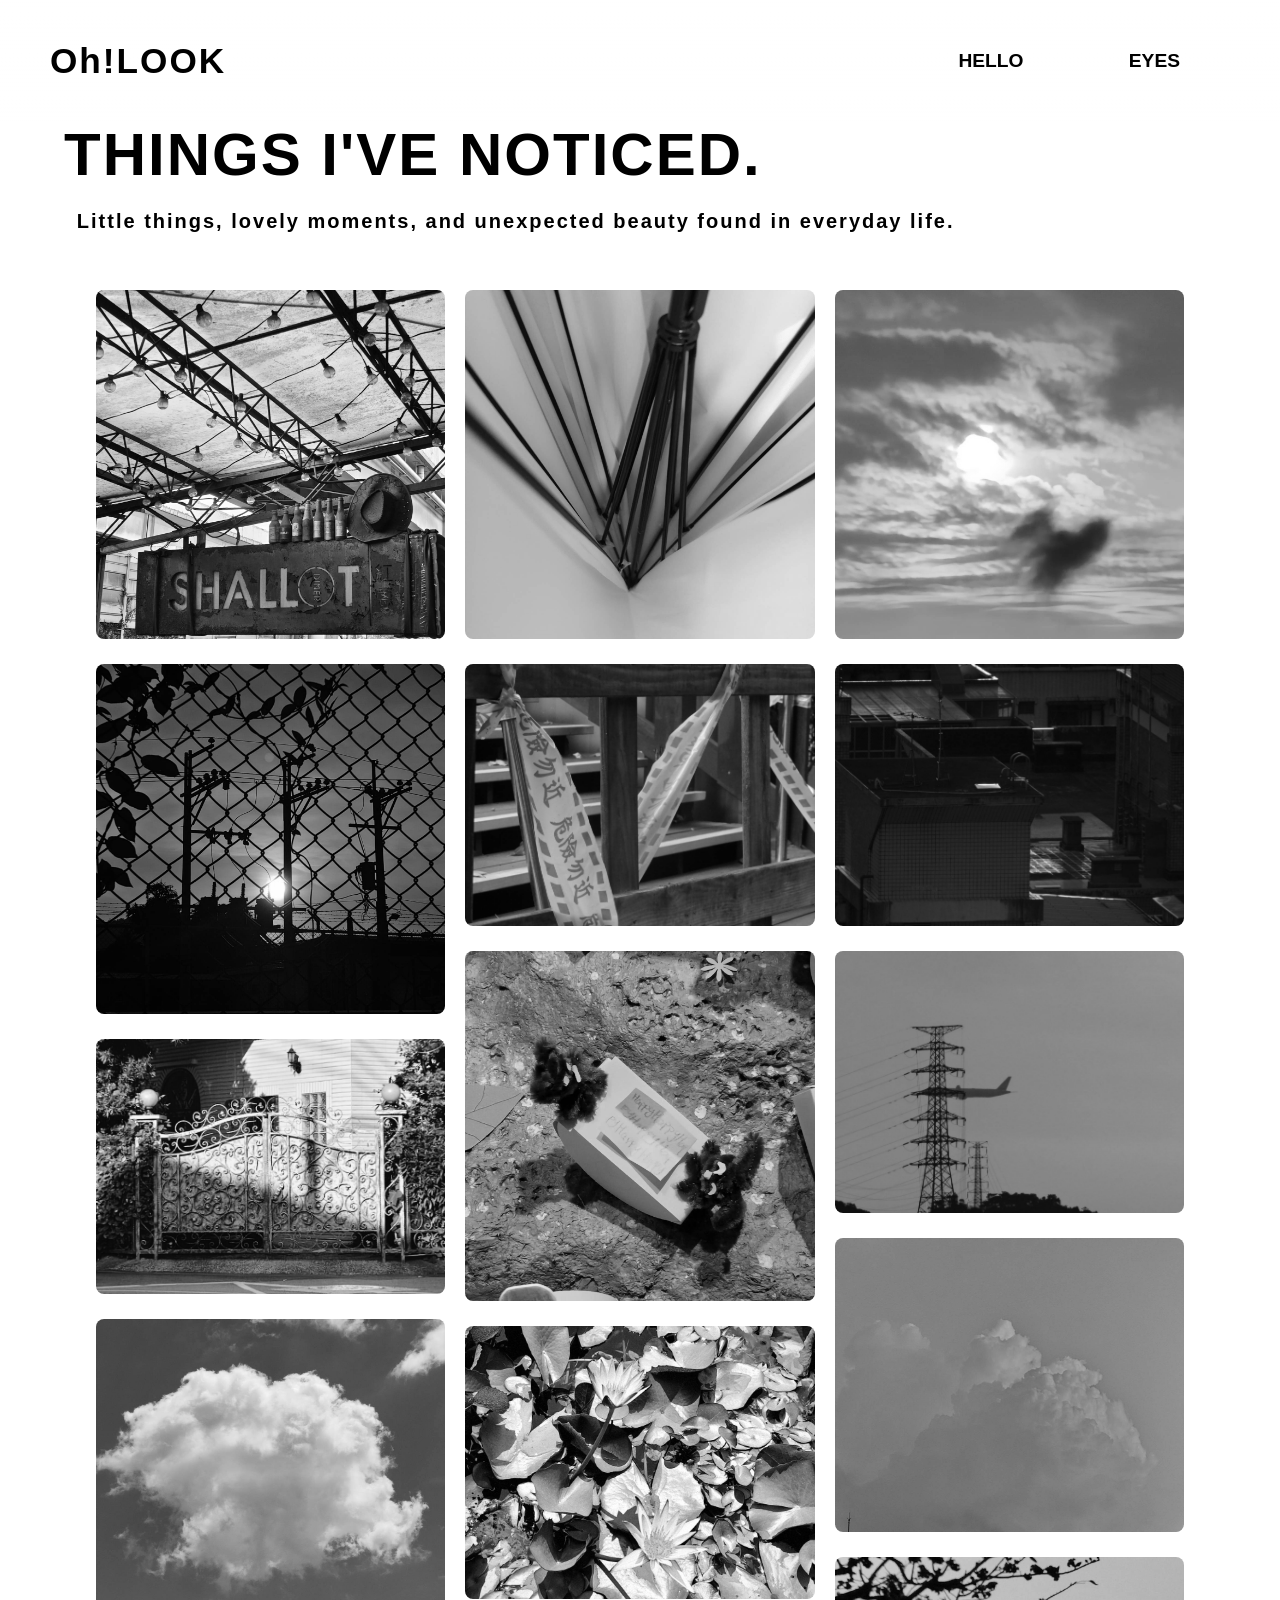
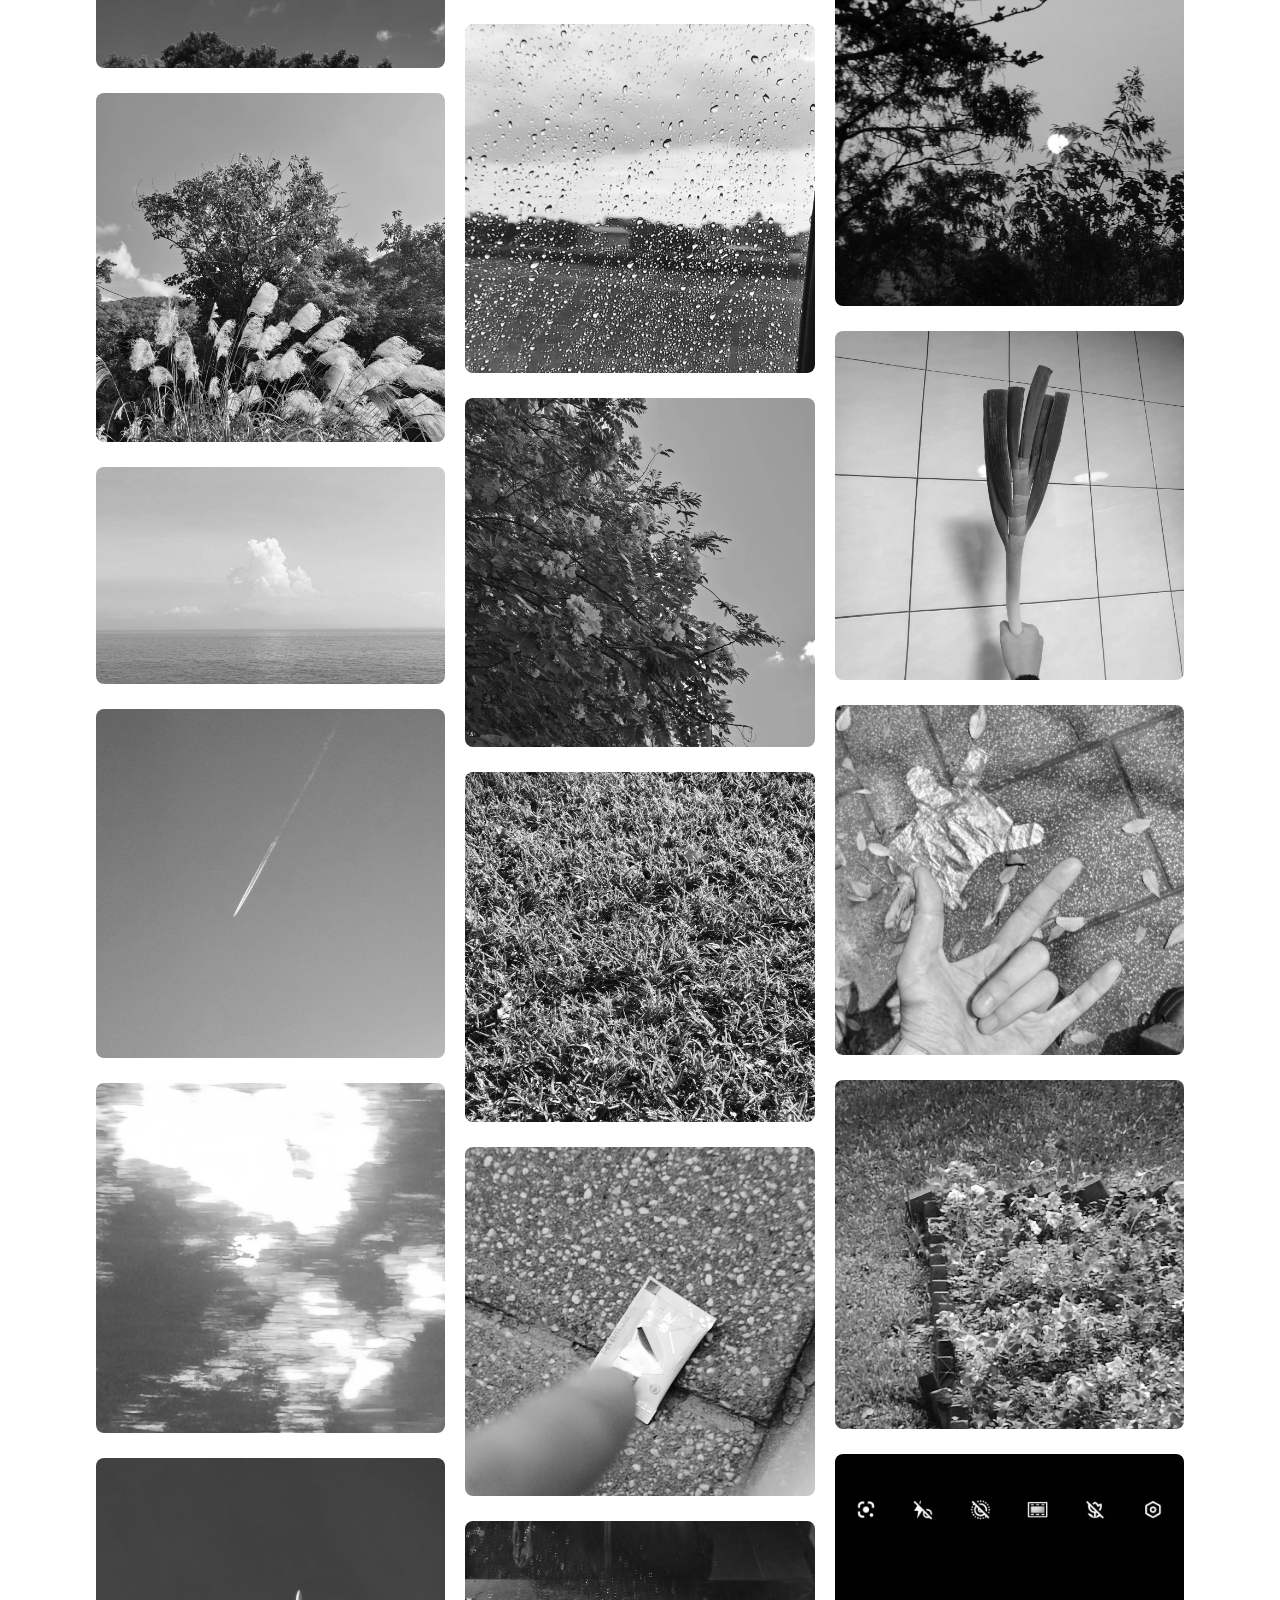
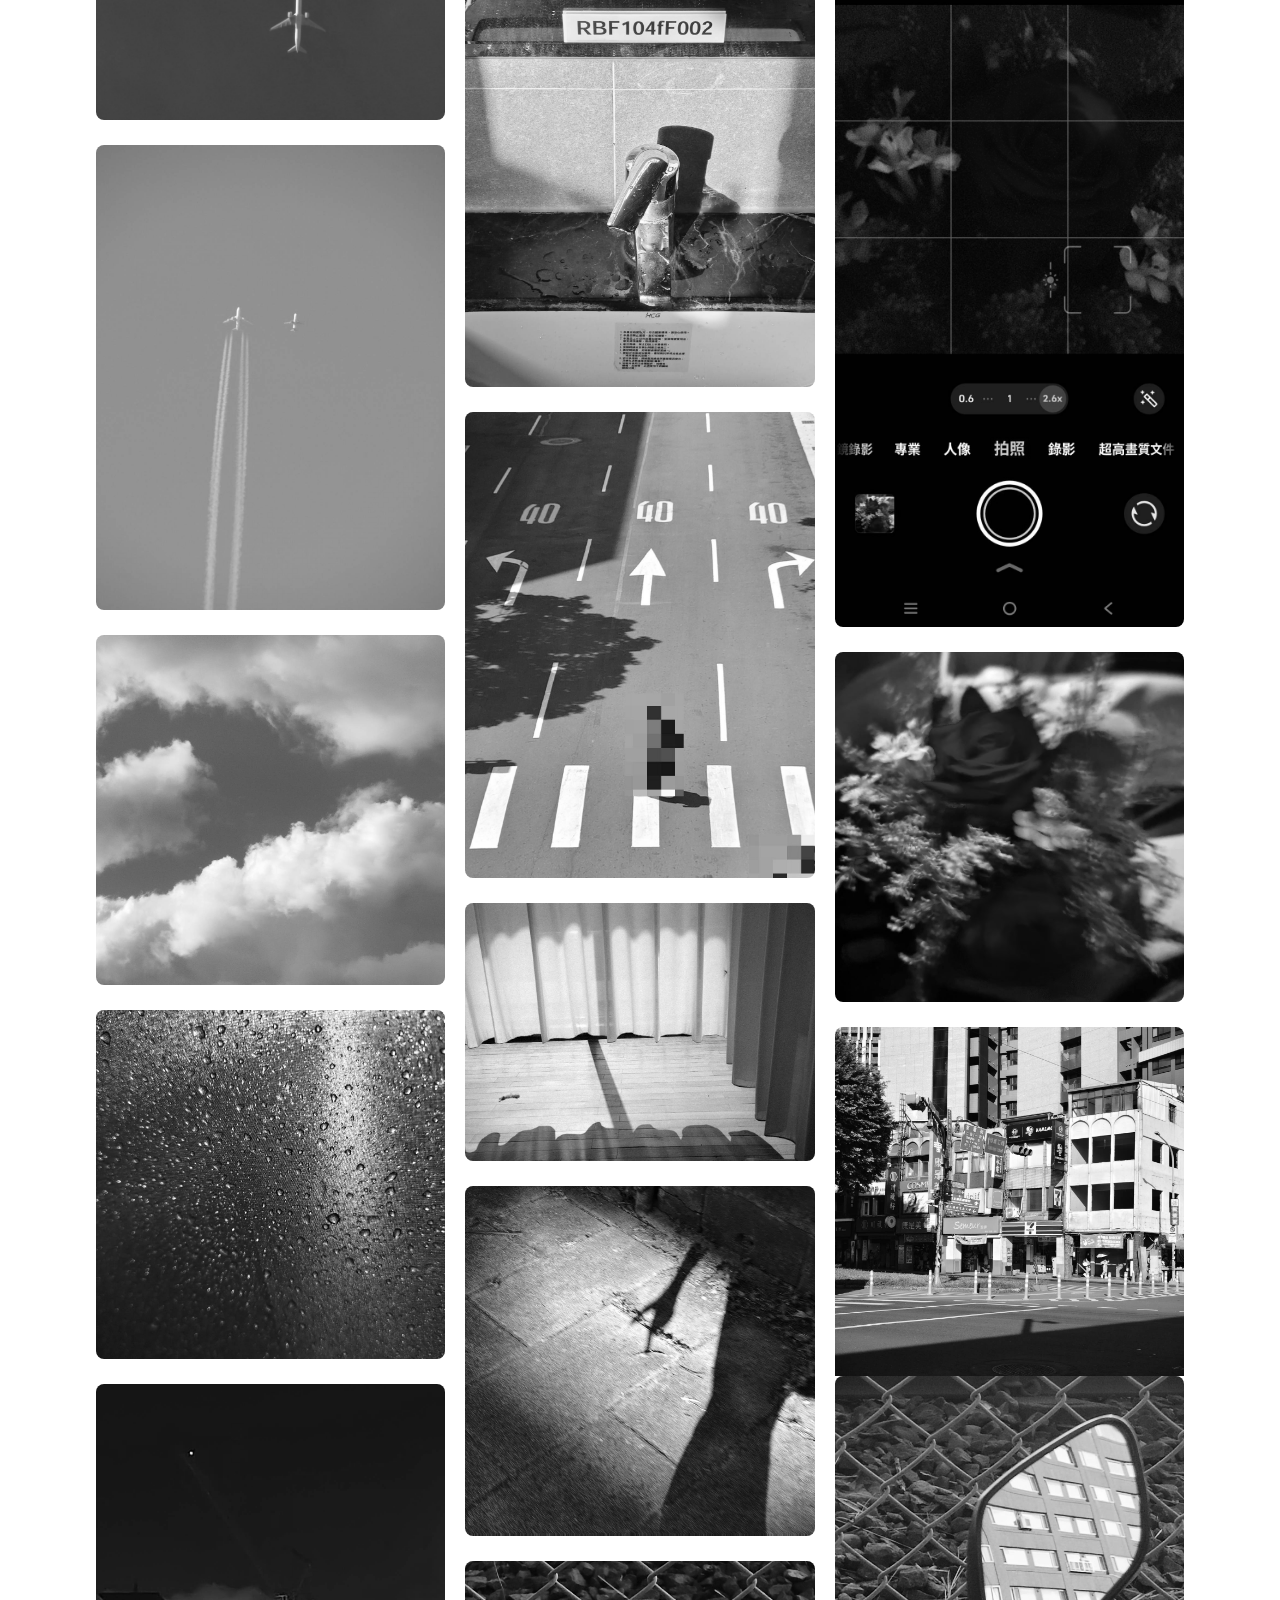
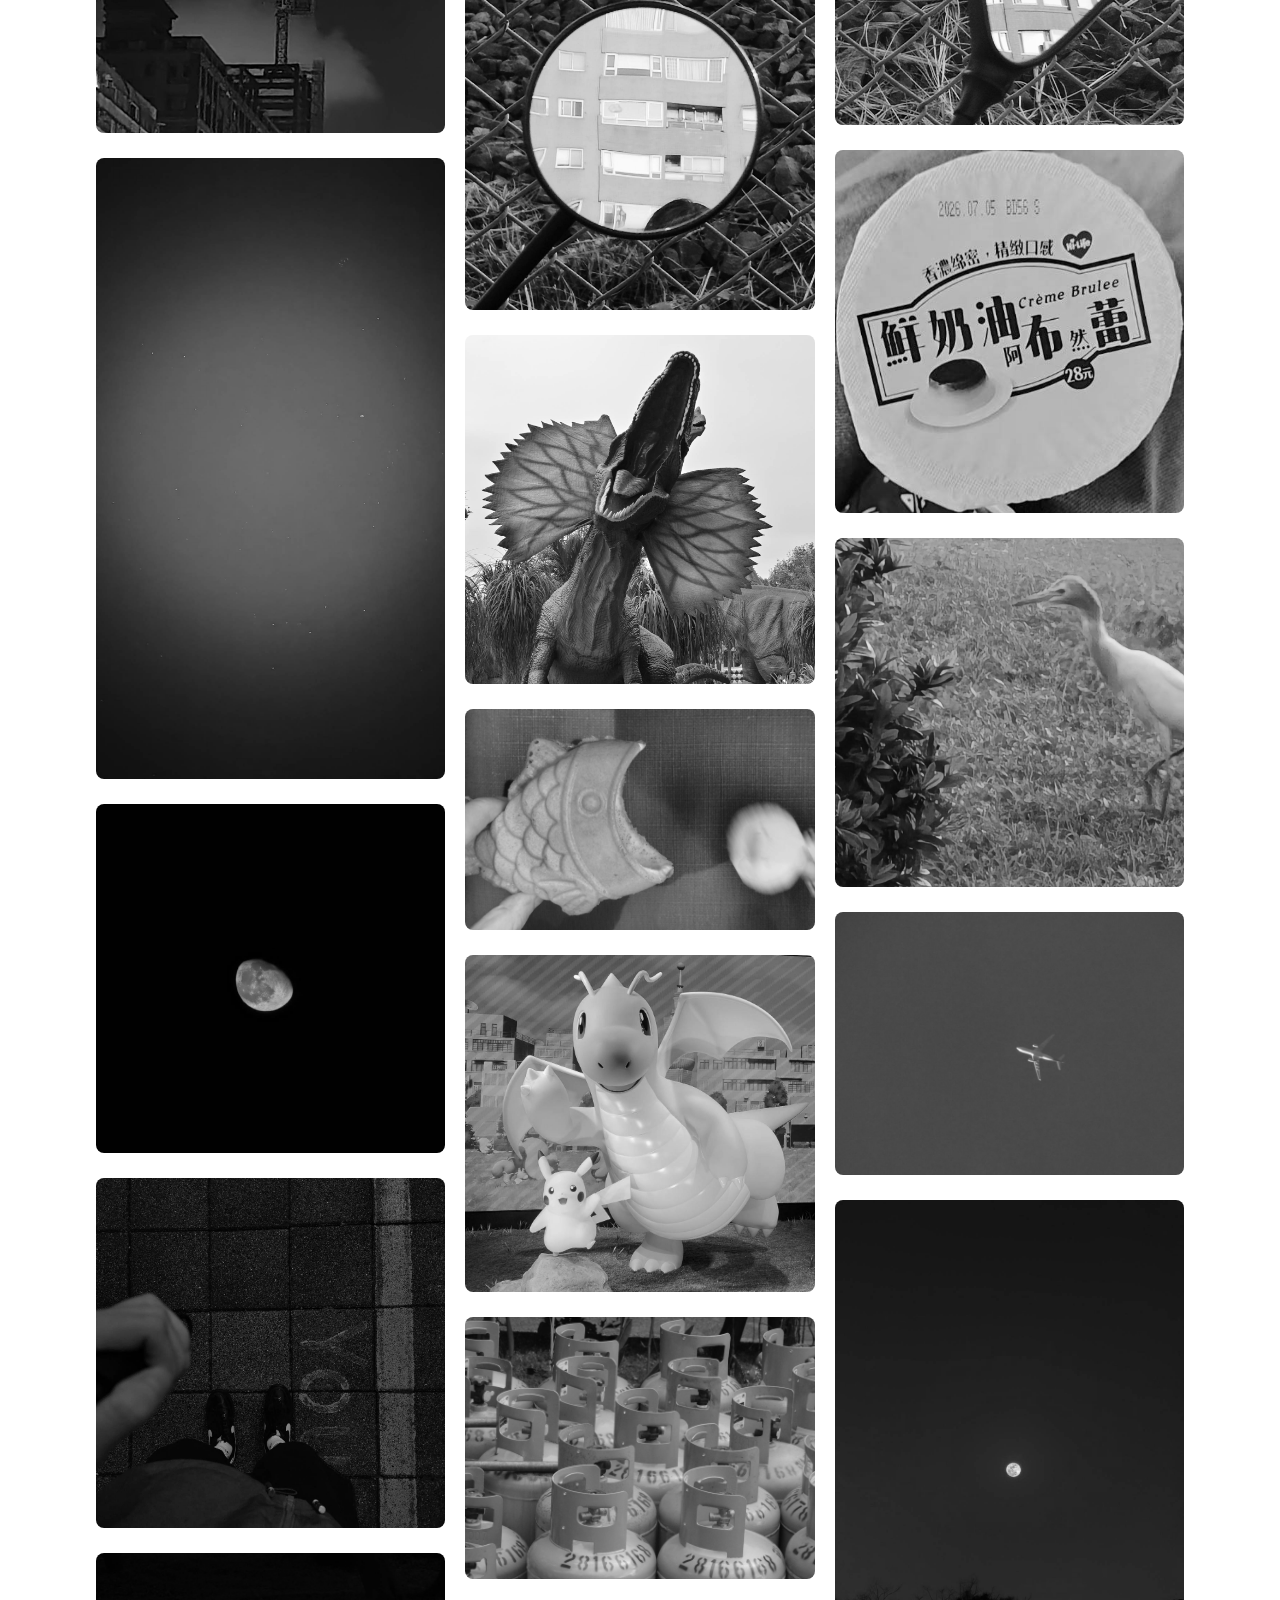
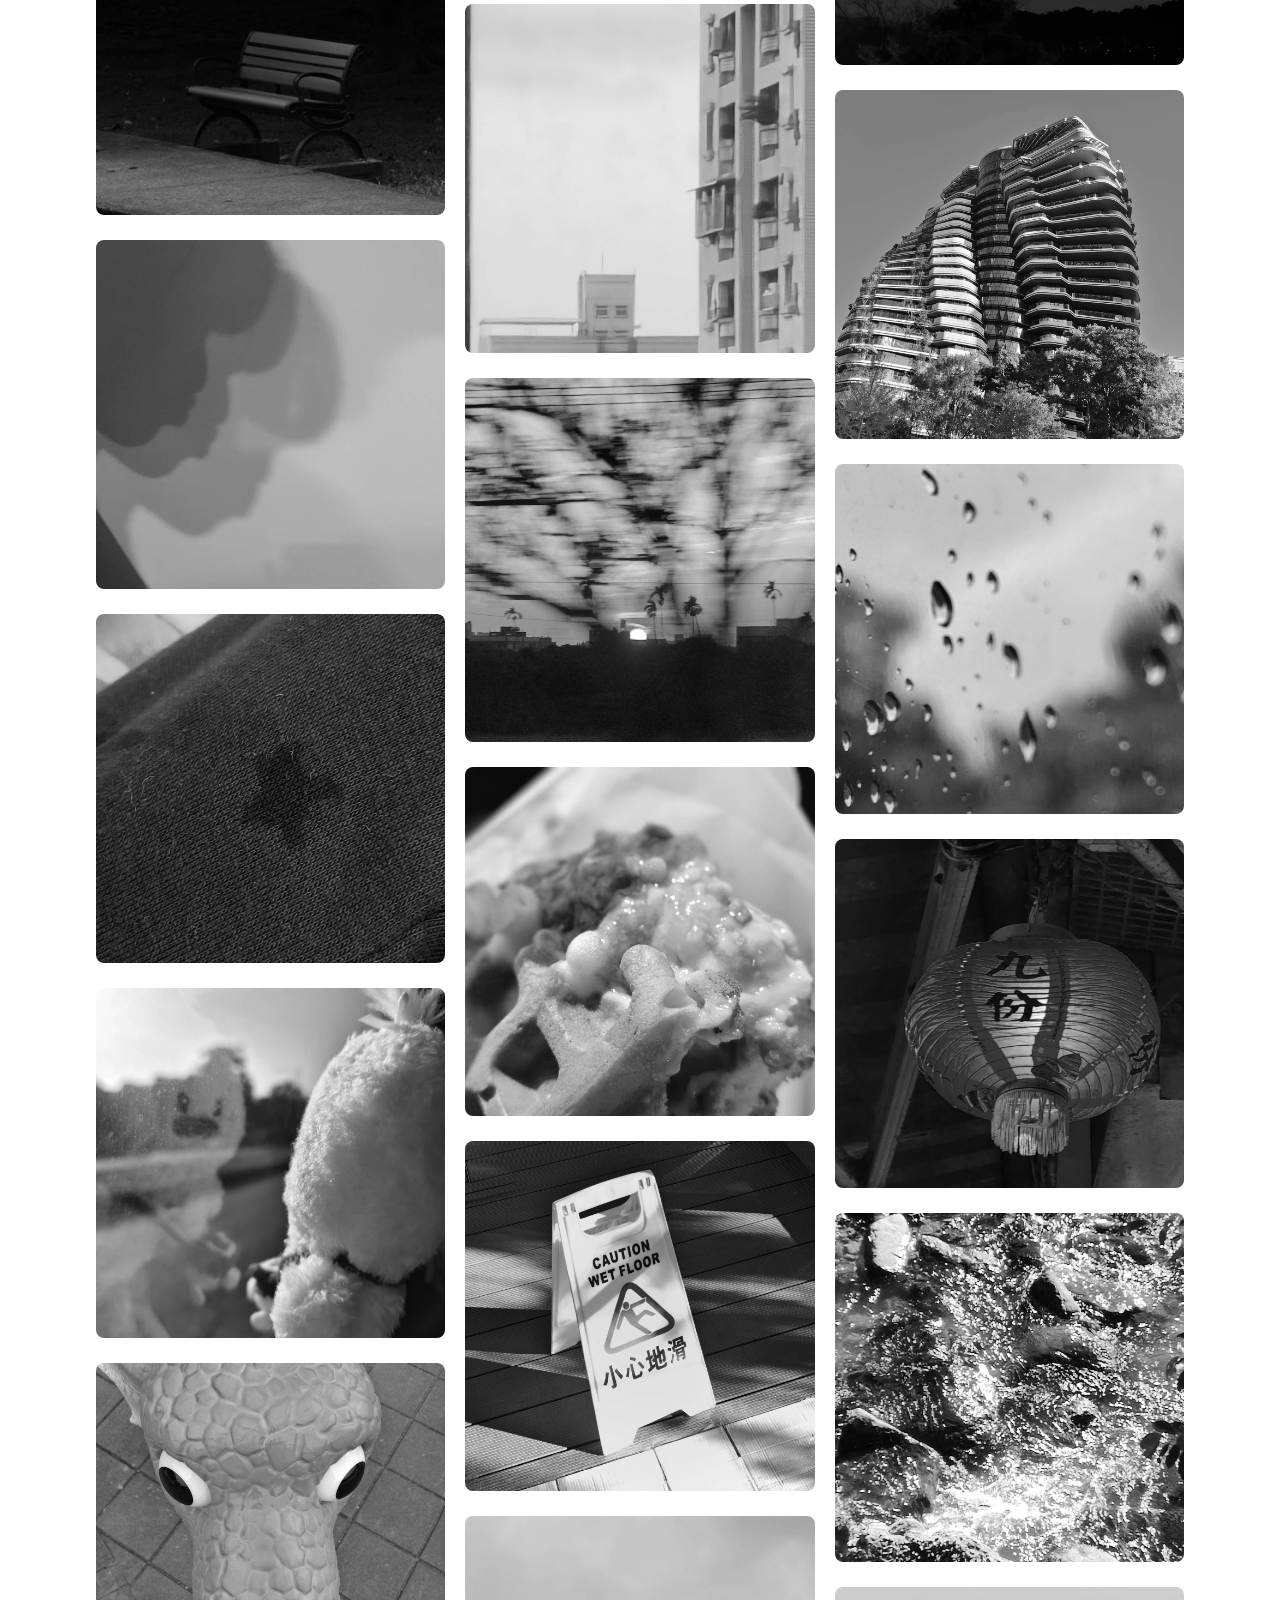
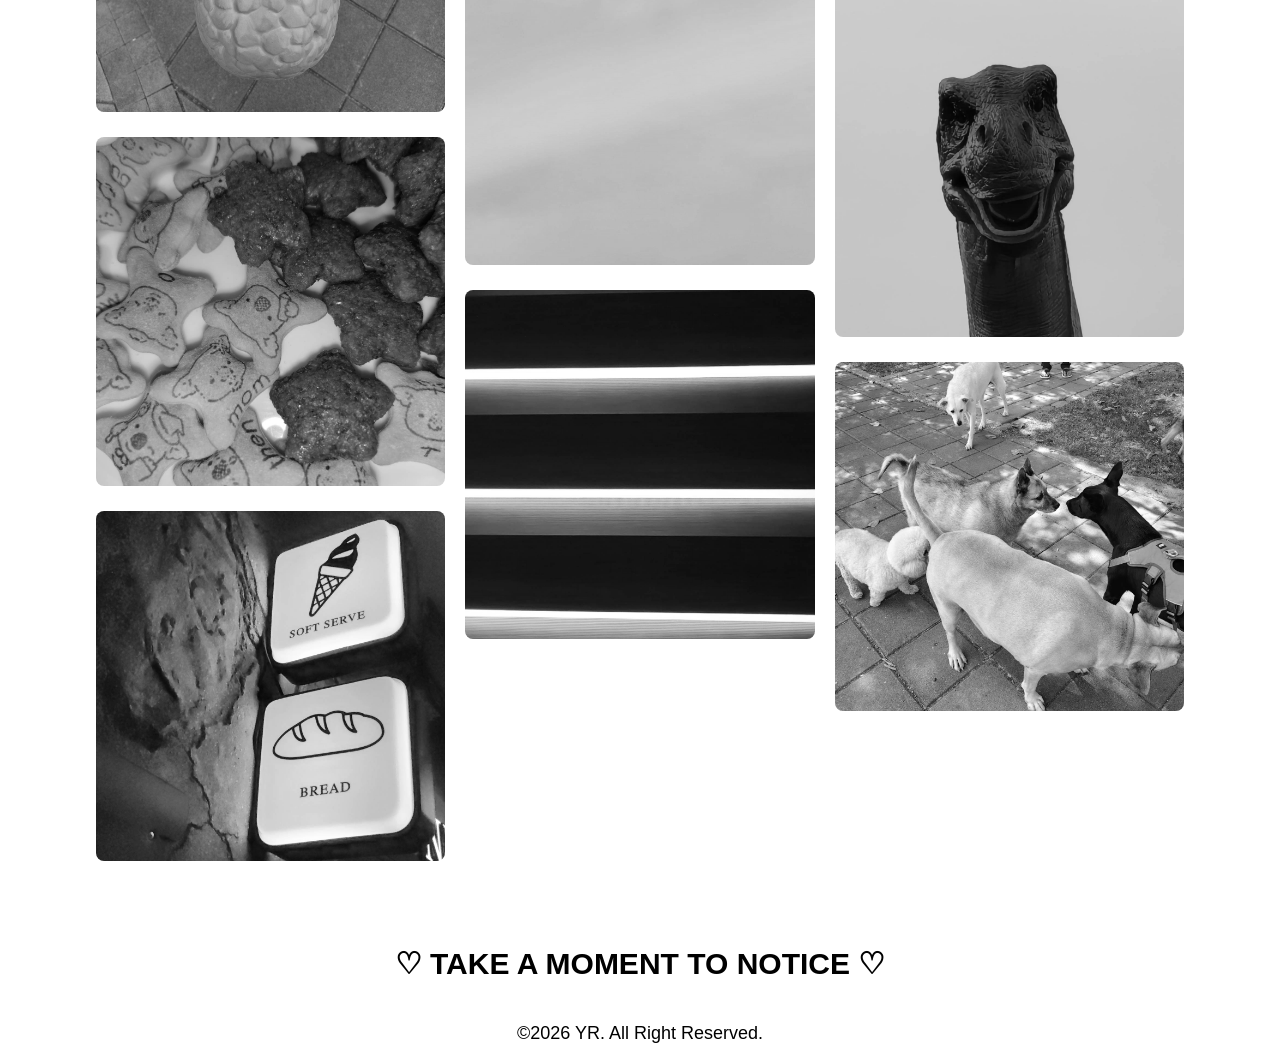
==== inside.html @ 655f067d "uplode" ====
<!doctype html>
<html>

<head><!--設定頁面基本資訊+外部連結-->
<meta charset="utf-8">
<meta name="viewport" content="width=device-width, initial-scale=1.0">
<title>Oh!LOOK</title>
<link href="css/min1.css" rel="stylesheet" type="text/css">
</head>

<body><!--瀏覽器看得見的內容-->
<!--header-->
<header>
    <div class="menu">
        <!--logo-->
        <div class="logo">
            <a href="#top">Oh!LOOK</a>
        </div>
        <!--nav-->
        <nav>
            <a href="index.html">HELLO</a>
            <a href="inside.html">EYES</a>
        </nav>
    </div>
</header>

<!--hero-->
<div class="hero inside-hero">
    <h1>THINGS I'VE NOTICED.</h1>
    <p>Little things, lovely moments, and unexpected beauty found in everyday life.</p>
</div>

<section class="gallery">

  <div class="gallery-item">
    <img src="images/60581_0.jpg" alt="A little moment">
  </div>

  <div class="gallery-item">
    <img src="images/60585_0.jpg" alt="A little moment">
  </div>

  <div class="gallery-item">
    <img src="images/60584_0.jpg" alt="A little moment">
  </div>

  <div class="gallery-item">
    <img src="images/60590_0.jpg" alt="A little moment">
  </div>

  <div class="gallery-item">
    <img src="images/60556_0.jpg" alt="A little moment">
  </div>

  <div class="gallery-item">
    <img src="images/60562_0.jpg" alt="A little moment">
  </div>

  <div class="gallery-item">
    <img src="images/60564_0.jpg" alt="A little moment">
  </div>

  <div class="gallery-item">
    <img src="images/60563_0.jpg" alt="A little moment">
  </div>

  <div class="gallery-item">
    <img src="images/60550_0.jpg" alt="A little moment">
  </div>

  <div class="gallery-item">
    <img src="images/60548_0.jpg" alt="A little moment">
  </div>

  <div class="gallery-item">
    <img src="images/60522_0.jpg" alt="A little moment">
  </div>

  <div class="gallery-item">
    <img src="images/60576_0.jpg" alt="A little moment">
  </div>

  <div class="gallery-item">
    <img src="images/60521_0.jpg" alt="A little moment">
  </div>

  <div class="gallery-item">
    <img src="images/60529_0.jpg" alt="A little moment">
  </div>

  <div class="gallery-item">
    <img src="images/60530_0.jpg" alt="A little moment">
  </div>

  <div class="gallery-item">
    <img src="images/60575_0.jpg" alt="A little moment">
  </div>

  <div class="gallery-item">
    <img src="images/60544_0.jpg" alt="A little moment">
  </div>

    <div class="gallery-item">
    <img src="images/60568_0.jpg" alt="A little moment">
  </div>

  <div class="gallery-item">
    <img src="images/60580_0.jpg" alt="A little moment">
  </div>

    <div class="gallery-item">
    <img src="images/60566_0.jpg" alt="A little moment">
  </div>

  <div class="gallery-item">
    <img src="images/60559_0.jpg" alt="A little moment">
  </div>

  <div class="gallery-item">
    <img src="images/60561_0.jpg" alt="A little moment">
  </div>

  <div class="gallery-item">
    <img src="images/60534_0.jpg" alt="A little moment">
  </div>

   <div class="gallery-item">
    <img src="images/60537_0.jpg" alt="A little moment">
  </div>

  <div class="gallery-item">
    <img src="images/60546_0.jpg" alt="A little moment">
  </div>

    <div class="gallery-item">
    <img src="images/60540_0.jpg" alt="A little moment">
  </div>

  <div class="gallery-item">
    <img src="images/60539_0.jpg" alt="A little moment">
  </div>

  <div class="gallery-item">
    <img src="images/60535_0.jpg" alt="A little moment">
  </div>

  <div class="gallery-item">
    <img src="images/60526_0.jpg" alt="A little moment">
  </div>

  <div class="gallery-item">
    <img src="images/58607_0.jpg" alt="A little moment">
  </div>

    <div class="gallery-item">
    <img src="images/60523_0.jpg" alt="A little moment">
  </div>

  <div class="gallery-item">
    <img src="images/60528_0.jpg" alt="A little moment">
  </div>

  <div class="gallery-item">
    <img src="images/60532_0.jpg" alt="A little moment">
  </div>

  <div class="gallery-item">
    <img src="images/60541_0.jpg" alt="A little moment">
  </div>

  <div class="gallery-item">
    <img src="images/60582_0.jpg" alt="A little moment">
  </div>

  <div class="gallery-item">
    <img src="images/60587_0.jpg" alt="A little moment">
  </div>

  <div class="gallery-item">
    <img src="images/60560_0.jpg" alt="A little moment">
  </div>

  <div class="gallery-item">
    <img src="images/60589_0.jpg" alt="A little moment">
  </div>

  <div class="gallery-item">
    <img src="images/60571_0.jpg" alt="A little moment">
  </div>

  <div class="gallery-item">
    <img src="images/60545_0.jpg" alt="A little moment">
  </div>

  <div class="gallery-item">
    <img src="images/60527_0.jpg" alt="A little moment">
  </div>

  <div class="gallery-item">
    <img src="images/60506.jpg" alt="A little moment">
  </div>

  <div class="gallery-item">
    <img src="images/59440_0.jpg" alt="A little moment">
  </div>

  <div class="gallery-item">
    <img src="images/60531_0.jpg" alt="A little moment">
  </div>

  <div class="gallery-item">
    <img src="images/60533_0.jpg" alt="A little moment">
  </div>

  <div class="gallery-item">
    <img src="images/60536_0.jpg" alt="A little moment">
  </div>

  <div class="gallery-item">
    <img src="images/60538_0.jpg" alt="A little moment">
  </div>

    <div class="gallery-item">
    <img src="images/60542_0.jpg" alt="A little moment">
    </div>

  <div class="gallery-item">
    <img src="images/60543_0.jpg" alt="A little moment">
  </div>

  <div class="gallery-item">
    <img src="images/60547_0.jpg" alt="A little moment">
  </div>

  <div class="gallery-item">
    <img src="images/60567_0.jpg" alt="A little moment">
  </div>

  <div class="gallery-item">
    <img src="images/60572_0.jpg" alt="A little moment">
  </div>

    <div class="gallery-item">
    <img src="images/60574_0.jpg" alt="A little moment">
  </div>

  <div class="gallery-item">
    <img src="images/60577_0.jpg" alt="A little moment">
  </div>

  <div class="gallery-item">
    <img src="images/60578_0.jpg" alt="A little moment">
  </div>

  <div class="gallery-item">
    <img src="images/60579_0.jpg" alt="A little moment">
  </div>

  <div class="gallery-item">
    <img src="images/60583_0.jpg" alt="A little moment">
    
  <div class="gallery-item">
    <img src="images/60586_0.jpg" alt="A little moment">
  </div>

  <div class="gallery-item">
    <img src="images/60588_0.jpg" alt="A little moment">
  </div>

  <div class="gallery-item">
    <img src="images/60591_0.jpg" alt="A little moment">
    </div>

    <div class="gallery-item">
    <img src="images/60549_0.jpg" alt="A little moment">
    </div>

  <div class="gallery-item">
    <img src="images/60569_0.jpg" alt="A little moment">
  </div>

   <div class="gallery-item">
    <img src="images/60570_0.jpg" alt="A little moment">
  </div>

  <div class="gallery-item">
    <img src="images/60551_0.jpg" alt="A little moment">
  </div>

  <div class="gallery-item">
    <img src="images/60552_0.jpg" alt="A little moment">
  </div>

    <div class="gallery-item">
    <img src="images/60557_0.jpg" alt="A little moment">
    </div>

  <div class="gallery-item">
    <img src="images/60558_0.jpg" alt="A little moment">
  </div>

  <div class="gallery-item">
    <img src="images/60565_0.jpg" alt="A little moment">
  </div>

</section>

<section class="closing">
  <h2>♡ TAKE A MOMENT TO NOTICE ♡</h2>
</section>


<!--footer-->
<footer>
  <a href="javascript:void(0);" onclick="window.scrollTo({top: 0, behavior: 'smooth'});">
    &copy;2026 YR. All Right Reserved.
  </a>
</footer>

</body>
</html>
---- css/min1.css ----
@import url('https://fonts.googleapis.com/css2?family=Cantata+One&family=Chango&family=DM+Serif+Display:ital@0;1&family=Noto+Sans+TC:wght@100..900&family=Roboto:ital,wght@0,100..900;1,100..900&family=Unna:ital,wght@0,400;0,700;1,400;1,700&display=swap');
html {
  scroll-behavior: smooth; /* 平滑滾動動效 */
}

/* 套用到整個頁面 */
body {
  padding: 0;
  margin: 0;
  min-height: 100vh; /* 確保全螢幕高度都能點擊生效 */
  font-size: 1.2rem;
  background: rgb(255, 255, 255);
  color: rgb(0, 0, 0);

  font-family: "Staatliches", sans-serif;
}

/* ===== 鼠標更換效果 ===== */
html, body, * {
  cursor: url('../images/eye-01.svg') 16 16, auto !important;
}

html:active, body:active, *:active {
  cursor: url('../images/eye-02.svg') 16 16, auto !important;
}
/* ============================== */

/* 平常狀態：只有圖片變黑白 */
img {
  filter: grayscale(100%);
  transition: filter 0.3s ease;
}

/* 滑鼠碰觸或點擊時：圖片恢復彩色 */
img:hover,
img:active {
  filter: grayscale(0%);
}

::selection{
    background: rgb(0, 0, 0);
    color: rgba(255, 255, 255, 1);
}

a{
    text-decoration: none;
    color: rgb(0, 0, 0);
    display: inline-block;
}



/*header*/
header{
    position: fixed;
    top: 0;
    width: 100%;
    height: auto;
    z-index: 200000;
    
    background: linear-gradient(
     to bottom,
     rgba(255, 255, 255, 0.845),
     rgba(255, 213, 0, 0)
    )
}

.menu {
  display: flex;
  align-items: center;
  justify-content: space-between;
  padding: 0 50px; /* 上下 0，左右各退開 50px */
  box-sizing: border-box; /* 確保 padding 不會把容器寬度撐爆 */
}

/*logo*/
.logo {
  display: flex;
  align-items: center;
}

.logo a {
  display: inline-block;
  text-decoration: none;
  cursor: pointer;

  /* 1. 字體放大 */
  font-size: 2.2rem;       /* 依視覺需求調整大小，如 2rem ~ 3rem */
  font-weight: 900;        /* 粗細程度 */

  /* 2. 單獨指定字形 */
  font-family: "Staatliches", sans-serif; /* 替換為你想單獨套用的字型名稱 */
  
  /* 3. 顏色與間距微調（配合你的導覽列風格） */
  color:  #000000;
  letter-spacing: 2px;     /* 字元間距，讓標題更有設計感 */
}

/*nav*/
nav{
    /*float: right;*/
    flex:1;
    text-align: right;
}

nav a{
    padding: 50px;
    font-weight: bold;

    /* ▼ 獨立設定 nav 文字顏色與樣式（不影響全域和其他連結） ▼ */
  color: #000000;             
  text-decoration: none;       /* 平常無底線 */
  display: inline-block;       /* 確保 padding 與排版穩定 */
}

nav a:hover{
text-decoration: none;       /* 移上去時不要出現底線 */
  color: #0000008f;
}

/*hero*/
.hero{
    position: relative;   
    width: 100%;
    height: 650px;
    overflow: hidden;
}

.hero img{
    width: 100%;
    height: 100%;
    object-fit:cover;
}

.hero h1{
    position: absolute;
    top: 25%;
    left: 5%;
    font-size: 100px;
    font-weight: 900;
    letter-spacing: 2px;
    color: rgb(255, 255, 255);
}

.hero p{
    position: absolute;
    top: 52%;
    left: 6%;
    font-size: 25px;
    font-weight: 700;
    letter-spacing: 2px;
    color: rgb(255, 255, 255);
}

.inside-hero {
  position: relative;      /* 必須加上這行，絕對定位才不會飄去網頁頂部！ */
  height: 250px;           /* 高度要給足夠容納兩行字 */
}

.inside-hero h1 {
  position: absolute;
  top: 80px;               /* 改用像素向下移，離開導覽列 */
  left: 5%;
    font-size: 60px;
    font-weight: 900;
    letter-spacing: 2px;
    color: rgb(0, 0, 0);
}

.inside-hero p {
  position: absolute;
  top: 190px;              /* 要比 h1 的頂部多出至少 70~90px，才不會跟標題相撞重疊 */
  left: 6%;
    font-size: 20px;
    font-weight: 700;
    letter-spacing: 2px;
    color: rgb(0, 0, 0);
}

/* EYE PAGE - 瀑布流畫廊 (GALLERY) */

/* 1. 外層容器設定多欄 (電腦版 3 欄或 4 欄更像 Pinterest 瀑布流) */
.gallery {
  display: block !important;          /* 覆蓋掉全域 section 的 flex，瀑布流必備 */
  columns: 3;                         /* 欄數：可設為 3 或 4 */
  column-gap: 20px;                   /* 左右各欄間距 */
  width: 85%;
  margin: 40px auto;
  padding: 0;
  box-sizing: border-box;
}

/* 2. 單個項目：防止被欄位切斷 */
.gallery-item {
  display: inline-block;              /* 確保容器穩定折行 */
  width: 100%;                        /* 填滿單欄寬度 */
  margin-bottom: 20px;                /* 上下圖片之間的間距 */
  break-inside: avoid;                /* 關鍵：避免圖片跨欄被截斷 */
  overflow: hidden;
  border-radius: 8px;                 /* 圓角弧度 */
  background: #ffffff;                /* 圖片載入前的底色 */
}

/* 3. 圖片本身自適應原圖高寬比 */
.gallery-item img {
  width: 100%;
  height: auto;                       /* 依原圖高度自然伸縮，形成高低錯落的瀑布流 */
  display: block;
  filter: grayscale(100%);
  transition: filter 0.5s ease, transform 0.5s ease;
}

/* 4. 滑鼠懸停效果 */
.gallery-item:hover img {
  filter: grayscale(0%);
  transform: scale(1.04);
}


/*marquee*/
.marquee{
    width: 100%;
    overflow: hidden;
    background: rgb(0, 0, 0);
    color: rgba(255, 255, 255, 1);
    padding: 10px 0;
}

.marquee-track{
    display: flex;
    width: max-content;
    animation: marquee 50s linear infinite;
}

@keyframes marquee{
    from {
        transform: translateX(0);
    }
    to {
        transform: translateX(-50%);
    }
}

/*section*/
section{
    display:flex;
    flex-wrap: wrap;
    gap:10px;

    width: 80%;
    margin: auto;
    margin-top: 40px;
    margin-bottom: 7px;
}

section h1{
    font-size: 40px;
    font-weight: 800;
    flex:0 0 100%;
    color:rgb(0, 0, 0);
    text-align: center;
    letter-spacing: 2px;
    
}

/*card*/
.card{
	flex: 0 0 calc((100% - 10px *3)/4);
	text-align:center;
	cursor:pointer;
}

.card img{
	width:80%;
	border-radius:50%;
	border:solid 0px rgb(0, 0, 0);
    
	-ms-transform: rotate(0deg); /* IE 9 */
    -webkit-transform: rotate(0deg); /* Safari */
    transform: rotate(0deg); /* Standard syntax */
	
	transition: transform 1.5s;
	-webkit-transition: transform 1.5s;
}

.card:hover img{
	-ms-transform: rotate(-20deg); /* IE 9 */
    -webkit-transform: rotate(-20deg); /* Safari */
    transform: rotate(-20deg); /* Standard syntax */
}

#moments h1 {
  font-size: 40px;
  font-weight: 800;
  color: #000000;
  text-align: center;
  letter-spacing: 2px;
  margin-top: -30px;
  margin-bottom: 20px;
}

/*article*/
article{
	width:100%;
    height: 500px;
	margin:auto;
    margin-bottom: 10px;
    overflow: hidden;
}

article:hover{
	cursor:pointer;	
}



.a_left{
    position: relative;
	float:left;
	width:50%;
    height:90%;
}

.a_left img{
	float:left;
	width:100%;
    height:100%;
	object-fit:cover;
    border-radius: 8px 0px 0px 8px;
}

.a_right{
	float:left;
	width:50%;
    height:90%;
	padding: 4%;
	box-sizing:border-box;
	background:rgba(255, 255, 255, 1);
	color:rgb(0, 0, 0);
	text-align:left;
    line-height: 2rem;
    transition: color 0.5s, background 0.5s;
	-webkit-transition: color 0.5s, background 0.5s; /*前綴詞*/
    border-radius: 0 8px 8px 0;
	
	transition-timing-function:linear;
	-webkit-transition-timing-function: linear;/* Safari */

}


.moreb{
  
	position:absolute;
	top:50%;
	left:50%;
	transform: translate(-50%, -50%);
	
	background:rgba(255, 213, 0, 1);
	padding:30px;
	color: rgba(255, 255, 255, 1);
    opacity:0;
	transition: opacity 0.7s;
	-webkit-transition: opacity 0.7s;/*前綴詞*/
    border-radius: 7px;
	
	transition-timing-function: ease-in-out;
	-webkit-transition-timing-function: ease-in-out;/* Safari */

}

article:hover .moreb{
	opacity:1;
}


article:hover .a_right{
	background:rgb(255, 246, 231);
    color:rgba(255, 213, 0, 1);
}

/* 將 closing 區塊改為直向排列並完全水平置中 */
.closing {
  display: flex !important;
  flex-direction: column !important; /* 強制由上到下垂直排列 */
  align-items: center !important;    /* 所有內容水平置中 */
  text-align: center !important;     /* 文字本體水平置中 */
  width: 100% !important;
  margin: 60px auto 40px auto !important; /* 上下留白，依視覺微調 */
}

/* 標題樣式與間距 */
.closing h2 {
  font-size: 30px;
  font-weight: 600;
  margin: 0 0 12px 0 !important;
}


/*footer*/
footer{
    clear: both;
    width: 100%;
    padding: 10px 0px;
    text-align: center;

    font-size: 18px;

    color:rgb(0, 0, 0);
    margin-top: -20px;
}

footer a {
    color: rgb(0, 0, 0);
    text-decoration: none;
    transition: opacity 0.3s;
}

footer a:hover {
    color: rgba(255, 213, 0, 1);
    opacity: 0.7; /* 碰過去稍微半透明，維持黃色 */
}



/*for tablets*/
@media only screen and (max-width: 1200px) {
}


/*for mobile*/
@media only screen and (max-width: 768px) {

  body{
    font-size: 1.3rem;
}

/*menu*/
.menu{
    margin:20px auto;
    flex-direction: column;
}

/*logo*/
.logo {
  text-align: center;
  margin-top: 30px;       /* ▼ 加上這行：數值越大，logo 就會越往下移 ▼ */
}

.logo img {
  width: 30%;
  margin: auto;
  display: block;         /* 確保 margin: auto 置中能完全生效 */
}

nav {
    width: 100% !important;
    text-align: center !important;  /* 消除電腦版的 text-align: right */
    display: flex !important;
    justify-content: center !important; /* 使用 flex 水平完全居中 */
    align-items: center;
    gap: 16px;                          /* 用 gap 控制三個選項之間的距離，最均勻 */
    padding: 0px 0;
    margin: 0 auto;
    float: none !important;
  }

  /* 3. 重設 nav 裡面的 a 標籤 */
  nav a {
    display: inline-block;
    padding: 6px 40px !important;       /* 縮小手機版 padding，避免把選項擠出螢幕 */
    font-size: 15px;
    color: #000000;
    text-decoration: none;
  
  }

  nav a:hover{
  text-decoration: none;       /* 移上去時不要出現底線 */
  color: #0000008f;
}

  /* 調整 Hero 容器高度 */
  .hero {
    height: 70vh;             /* 適當拉高，留出足夠垂直空間放文字 */
    position: relative;
  }

  /* 將 h1 往下拉到 nav 下方（避開頂部的 About/Product/Contact） */
  .hero h1 {
    position: absolute;
    top: 45%;                 /* 往下推，原本是 30%~40%，改成 60% 就能避開 nav */
    left: 50%;
    transform: translate(-50%, -50%);
    width: 90%;
    text-align: center;

    font-size: 38px;          /* 適合手機閱讀的大小 */
    line-height: 1.35;        /* 換行後的行距，避免兩行字撞在一起 */
    color: #ffffff;

    white-space: normal;      /* 允許 HTML 的 <br> 正常換行 */
    margin: 0;
  }

  /* 英文副標題跟隨在中文下方 */
  .hero p {
    position: absolute;
    top: 90%;                 /* 排在 h1 換行後的正下方 */
    left: 50%;
    transform: translate(-50%, -50%);
    width: 80%;
    text-align: center;

    font-size: 15px;
    font-weight: 700;
    line-height: 1.4;
    letter-spacing: 1.5px;
    color: #FFFFFF;
   
    margin: 0;
  }

.inside-hero {
    height: auto !important;          /* 解除寫死高度，避免大片空白 */
    padding-top: 160px !important;     /* 閃過頂部固定導覽列 */
    padding-bottom: 10px !important;  /* 關鍵：大幅縮減底部距離 */
    margin-bottom: 0 !important;
  }

.inside-hero h1 {
  position: static;            /* 取消絕對定位，避免高度被撐大空出大截留白 */
  transform: none;             /* 取消 translate */
  width: 90%;
  margin: 0 auto 8px auto;     /* 水平置中，底部只留 8px 給 p */
  text-align: center;
  font-size: 26px;             /* 手機版建議 24px ~ 28px，避免過大換行破碎 */
  line-height: 1.25;
  color: #000000;
  white-space: normal;
}

.inside-hero p {
  position: static;            /* 取消絕對定位 */
  transform: none;             /* 取消 translate */
  width: 85%;
  margin: 0 auto 0 auto;       /* 水平置中，底部間距歸零緊貼下方 */
  text-align: center;
  font-size: 13px;             /* 適合手機閱讀的大小 */
  font-weight: 500;
  line-height: 1.4;
  letter-spacing: 0.5px;
  color: #000000;
}

/* 1. 確保卡片的父層容器允許換行，並設定間距 */
section {
  display: flex !important;
  flex-wrap: wrap !important;     /* 關鍵：必須允許折行，兩個卡片才能並排 */
  justify-content: space-between; /* 左右兩側對齊 */
  gap: 15px;                      /* 兩張卡片之間的間隙 */
  box-sizing: border-box;
}

/* 1. 上面的「— WHAT DO I NOTICE? —」 */
  section h1 {
    font-size: 20px !important;  
    letter-spacing: 1px;
    margin-top: 10px;
    margin-bottom: 10px;
    white-space: nowrap;       
  }


/* 2. 將每張卡片寬度設為接近 50%（扣除間隙） */
.card {
  /* 一行排 2 個：用 calc 扣掉間隙後除以 2，或直接用 47%~48% */
  flex: 0 0 calc((100% - 15px) / 2) !important;
  max-width: calc((100% - 15px) / 2);
  box-sizing: border-box;
  text-align: center;
}

/* 3. 確保裡面的圖片與文字不會撐爆卡片寬度 */
.card img {
  width: 90%;                    /* 圖片維持適當大小 */
  height: auto;
  aspect-ratio: 1 / 1;           /* 保持正圓形比例 */
  object-fit: cover;
  margin: 0 auto;
}

.card h2 {
  font-size: 18px;               /* 手機版一行兩個時，適度微調字體避免折行過於凌亂 */
}

.card p {
  font-size: 13px;
  line-height: 1.25;
}

 /* 1. 確保外層 section 寬度撐滿並居中 */
#moments {
  width: 100% !important;
  text-align: center !important;
  display: block !important;     /* 避免被 section 的 flex 影響對齊 */
  margin: 0 auto;
}

/* 2. 標題加上 text-align: center 與 width: 100% */
#moments h1 {
  width: 100% !important;        /* 關鍵：撐滿整行寬度 */
  text-align: center !important;  /* 關鍵：文字水平置中（原本漏掉了這行） */
  font-size: 20px !important;
  letter-spacing: 1px;
  margin-top: 10px;
  margin-bottom: 10px;
  white-space: nowrap;
}

/* 1. 外層卡片：高度完全隨內容自適應 */
article {
  display: flex !important;
  flex-direction: column !important;
  height: auto !important;          /* 隨內容高度貼合，絕不留多餘空白 */
  min-height: 0 !important;
  border-radius: 24px;
  overflow: hidden;
  background-color: #F5EADB;        /* 底色直接給卡片本身，避免斷層 */
}

/* 2. 上方圖片區：完整顯示照片比例，不裁切 */
.a_left {
  width: 100% !important;
  height: auto !important;          /* 解除固定高度 */
}

.a_left img {
  width: 100% !important;
  height: auto !important;          /* 讓圖片照原圖比例完整展開，不裁頭裁尾 */
  object-fit: contain !important;   /* 完整呈現 */
  display: block;                   /* 消除圖片下方微小空隙 */
  border-radius: 24px 24px 0 0 !important; /* 順序：左上 24px、右上 24px、右下 0、左下 0 */
}

/* 3. 下方文字區：收緊底部 padding，消除下方多餘縫隙 */
.a_right {
  width: 100% !important;
  box-sizing: border-box;
  padding: 22px 22px 20px 22px !important; /* 關鍵：底部只留 16px~18px 舒適邊界 */
}

.a_right h2 {
  font-size: 1.35rem;
  margin-top: 0;
  margin-bottom: 10px;
  line-height: 1.2;
}

.a_right p {
  font-size: 0.95rem;
  line-height: 1.45;
  margin-bottom: 0 !important;      /* 關鍵：清除最後一行文字自帶的底部外距 */
}

/* 1. 消除上方畫廊底部的 padding 與 margin */
  .gallery {
    margin-bottom: 0 !important;      /* 清除瀑布流區塊下方的外邊距 */
    padding-bottom: 0 !important;     /* 清除瀑布流區塊下方的內邊距 */
  }

  /* 2. 消除照片項目自帶的下邊距 */
  .gallery-item {
    margin-bottom: 10px !important;   /* 若原本是 24px，收緊為 10px */
  }

/* 1. 縮短與上方照片、下方版權文字的距離 */
  .closing {
    margin: 20px auto 10px auto !important; /* 頂部距離從 60px 縮小到 20px */
    padding: 0 10px !important;
  }

  /* 2. 縮小 h2 字體大小並強制單行置中 */
  .closing h2 {
    font-size: 16px !important;             /* 從 30px 縮小至 16px，剛好適配手機寬度 */
    font-weight: 800 !important;
    white-space: nowrap !important;         /* 關鍵：強制不折行，排成漂亮的一整行 */
    letter-spacing: 0.5px !important;
    color: #000000 !important;
    text-align: center !important;
    margin: 0 !important;                  /* 清除多餘的外距 */
  }

/*footer*/
footer{
    clear: both;
    width: 100%;
    padding: 10px 0px;
    text-align: center;

    font-size: 12px;

    color:rgba(255, 213, 0, 1);
    margin-top: 8px;
}

}
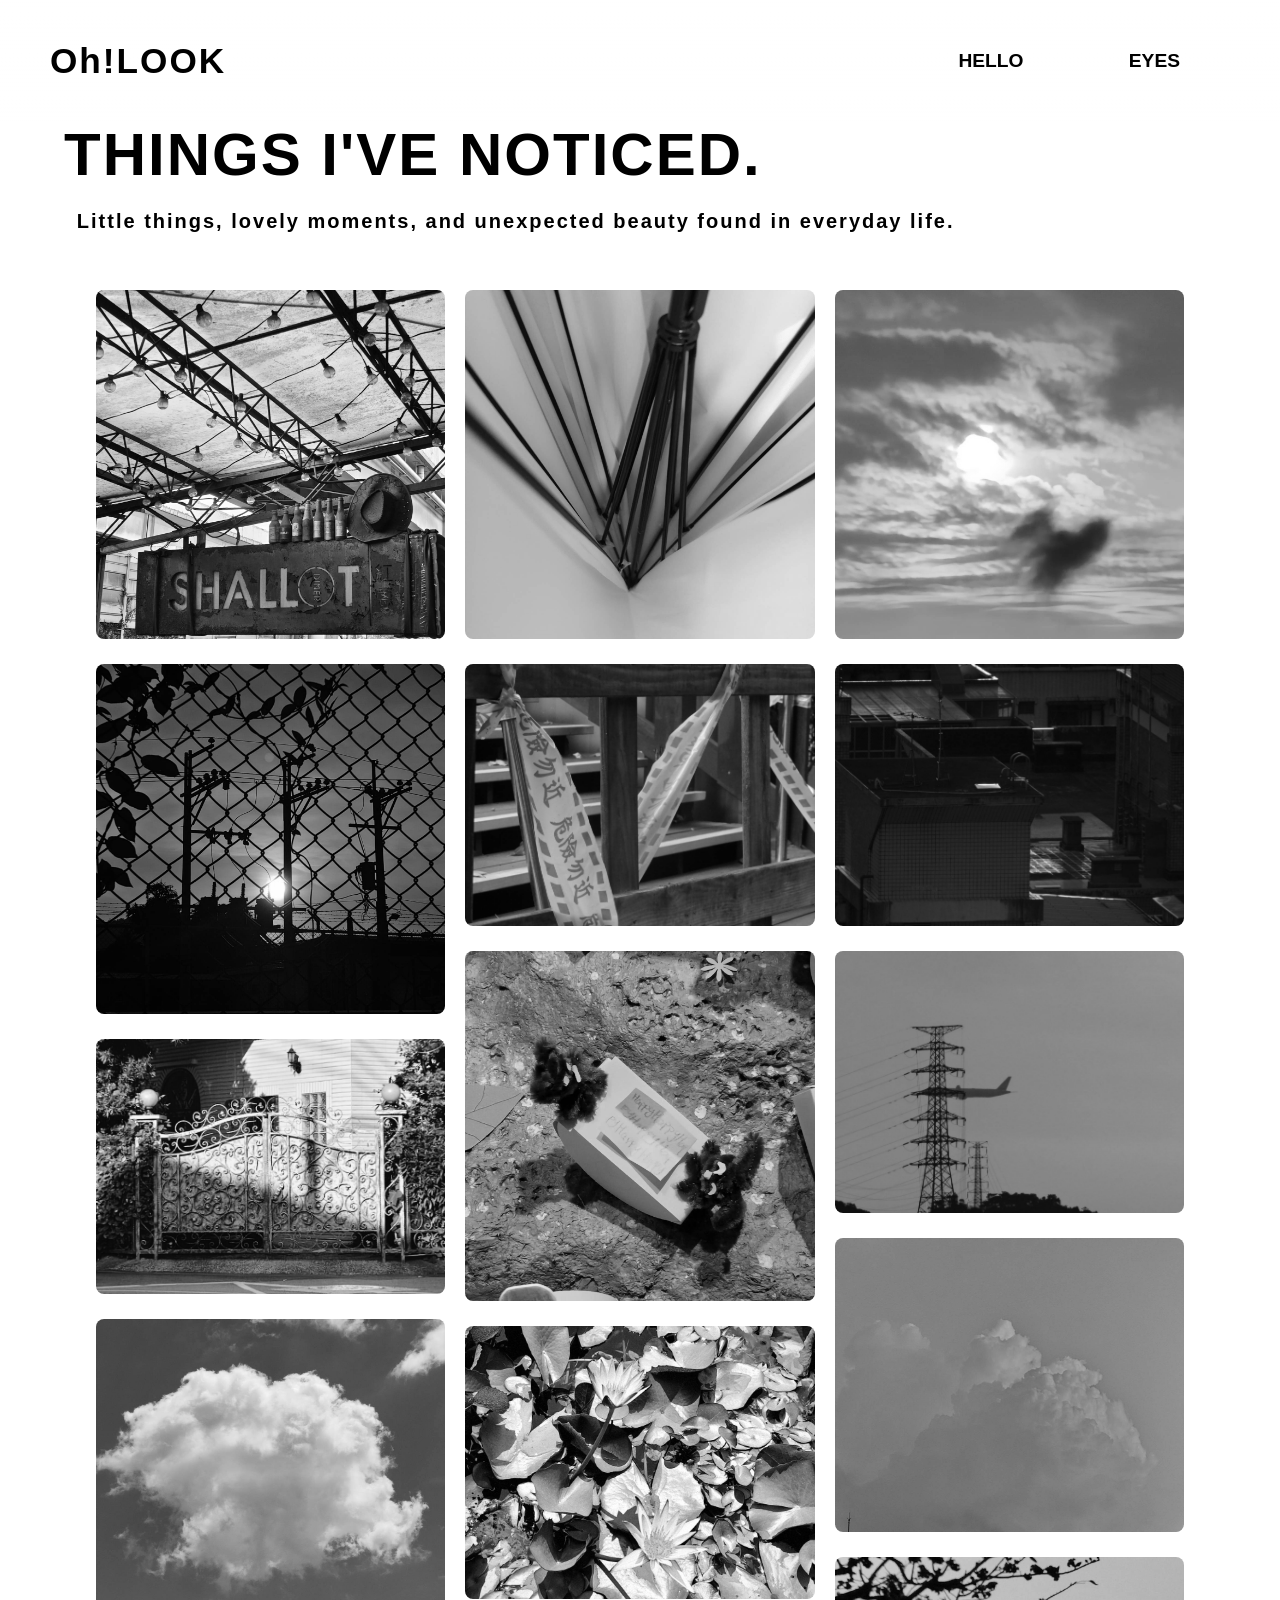
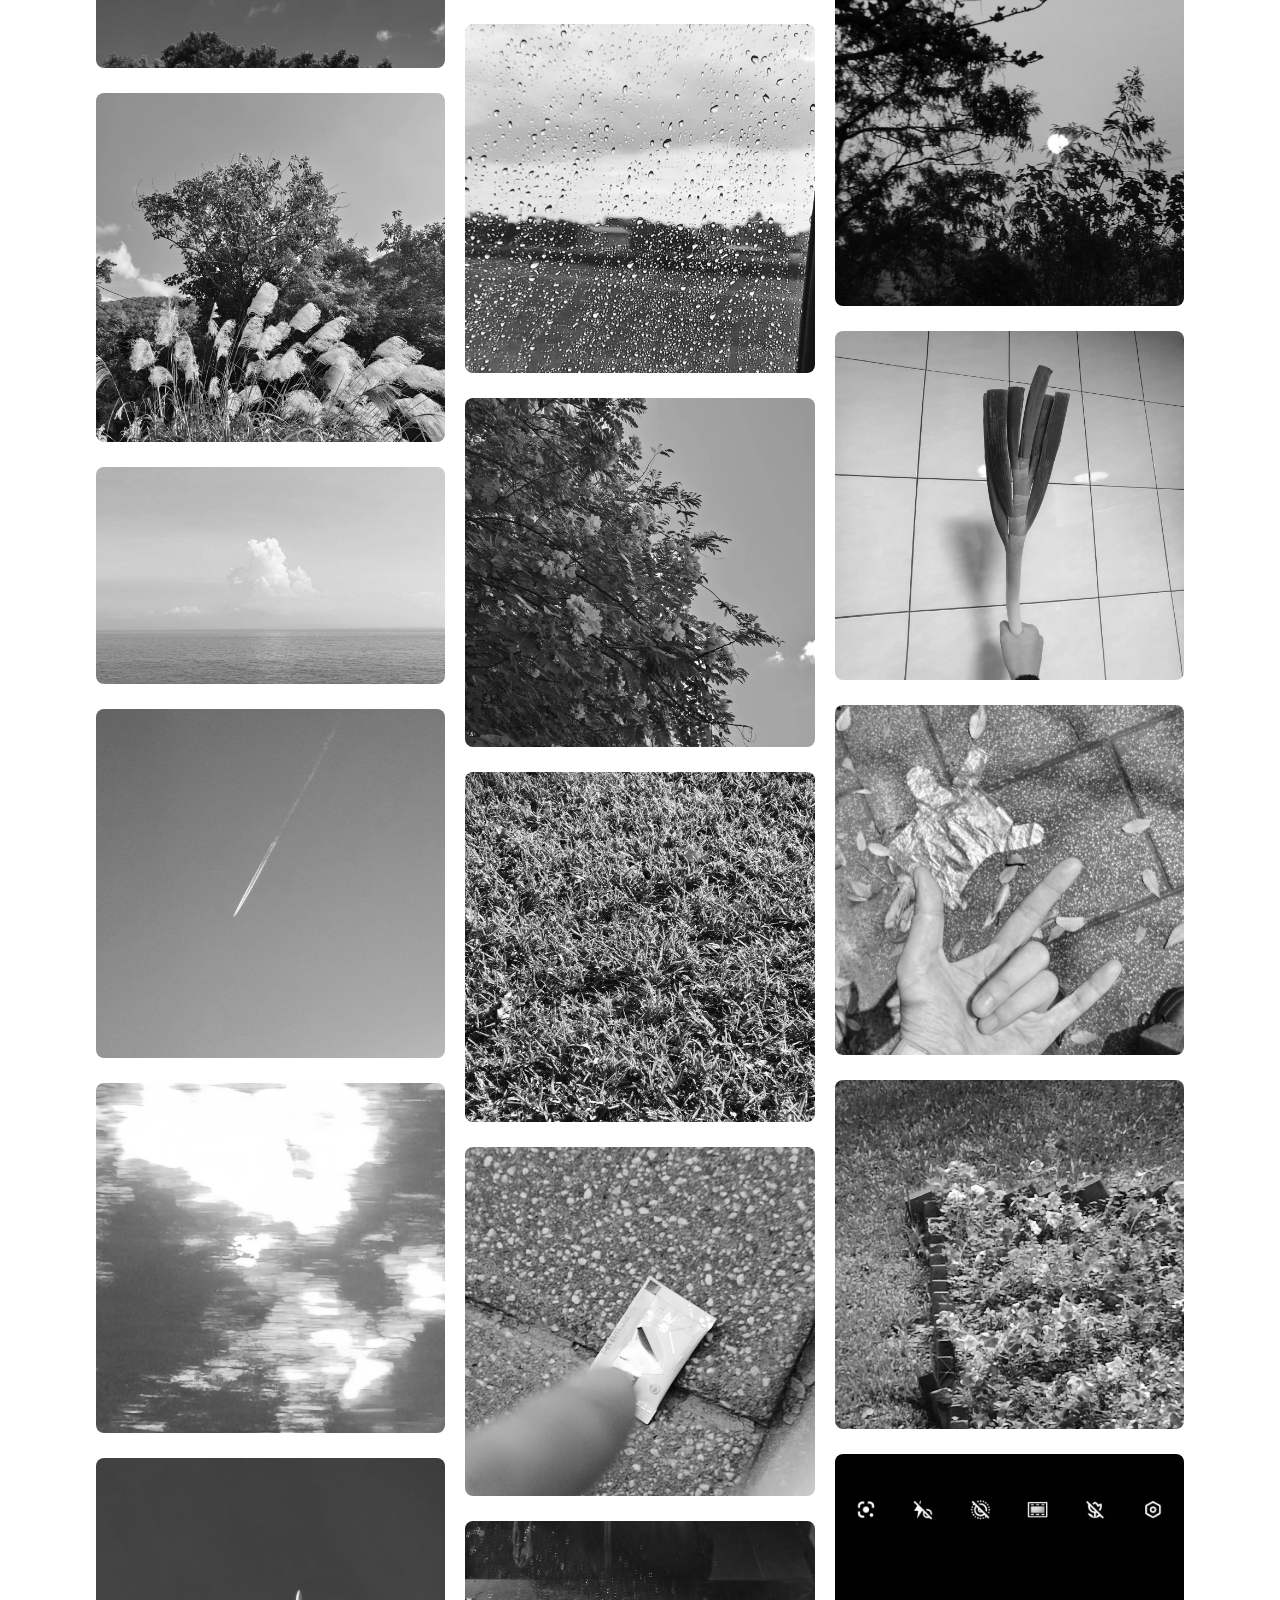
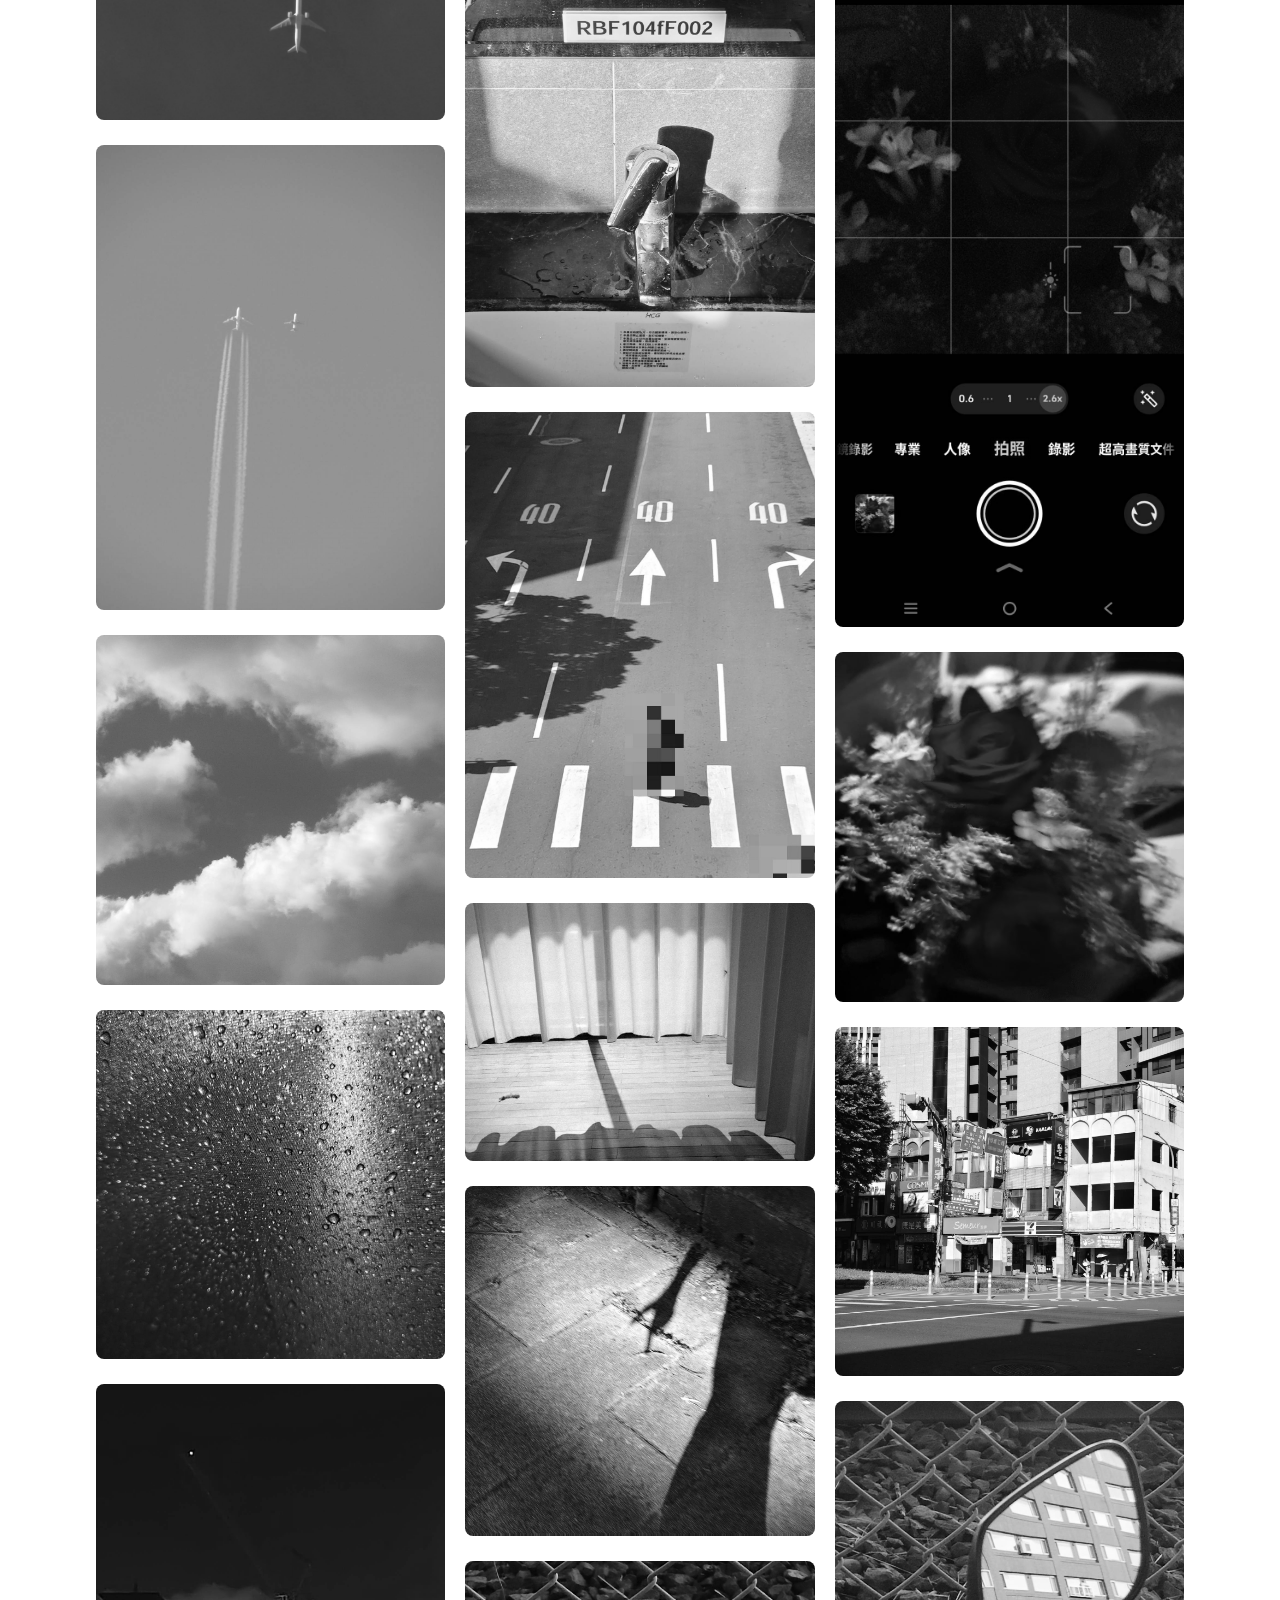
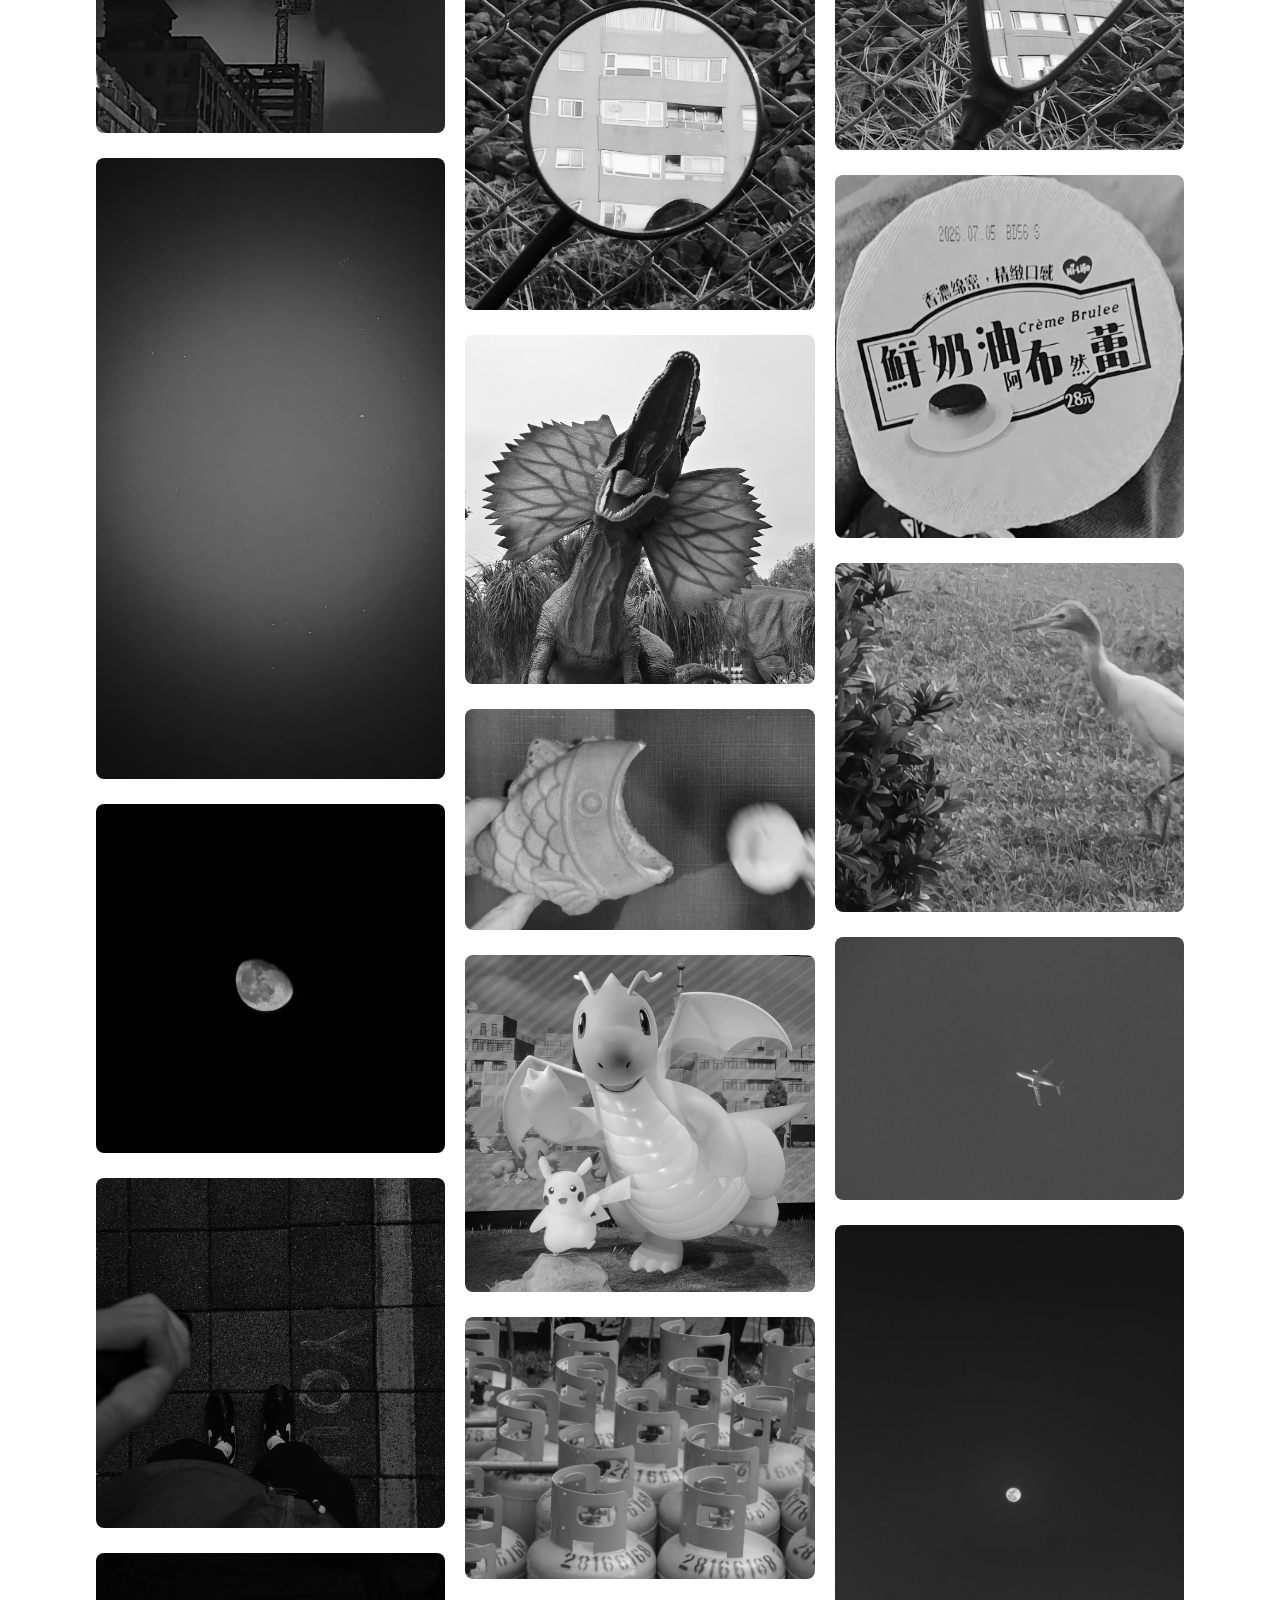
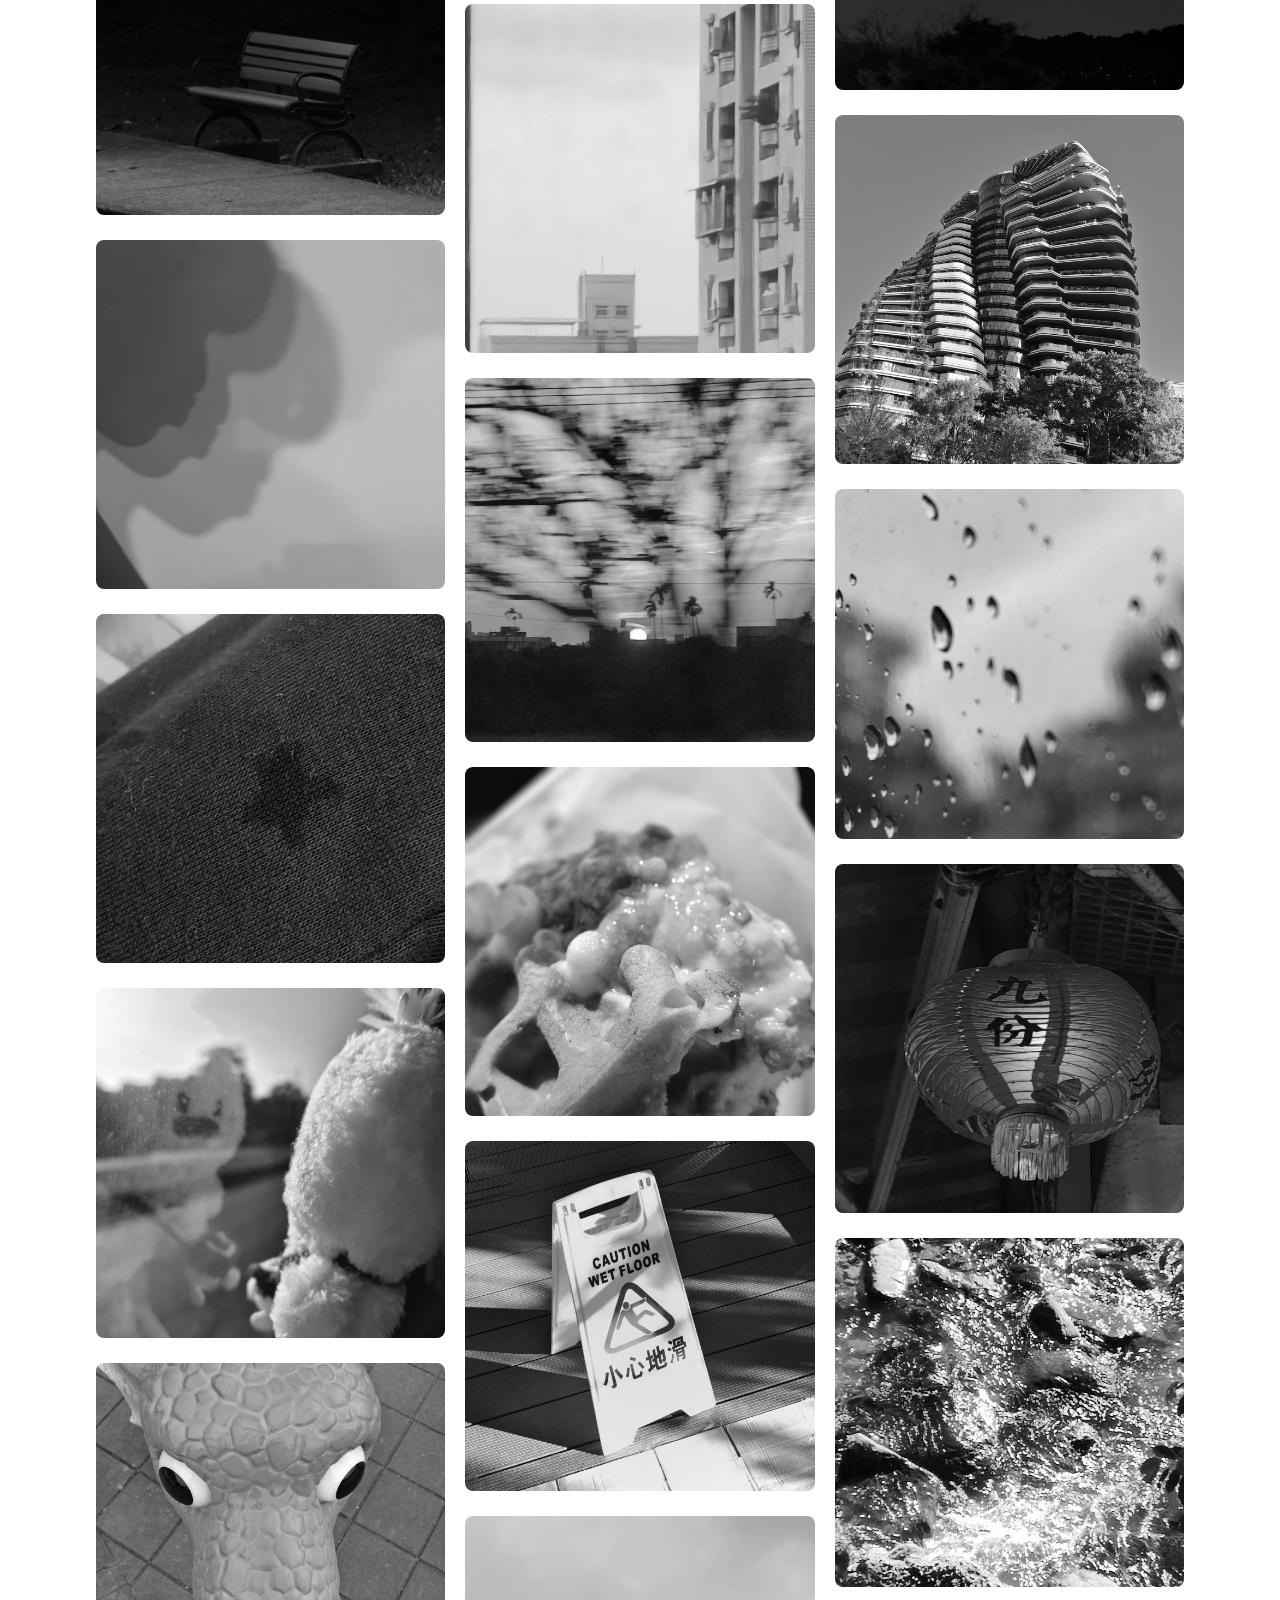
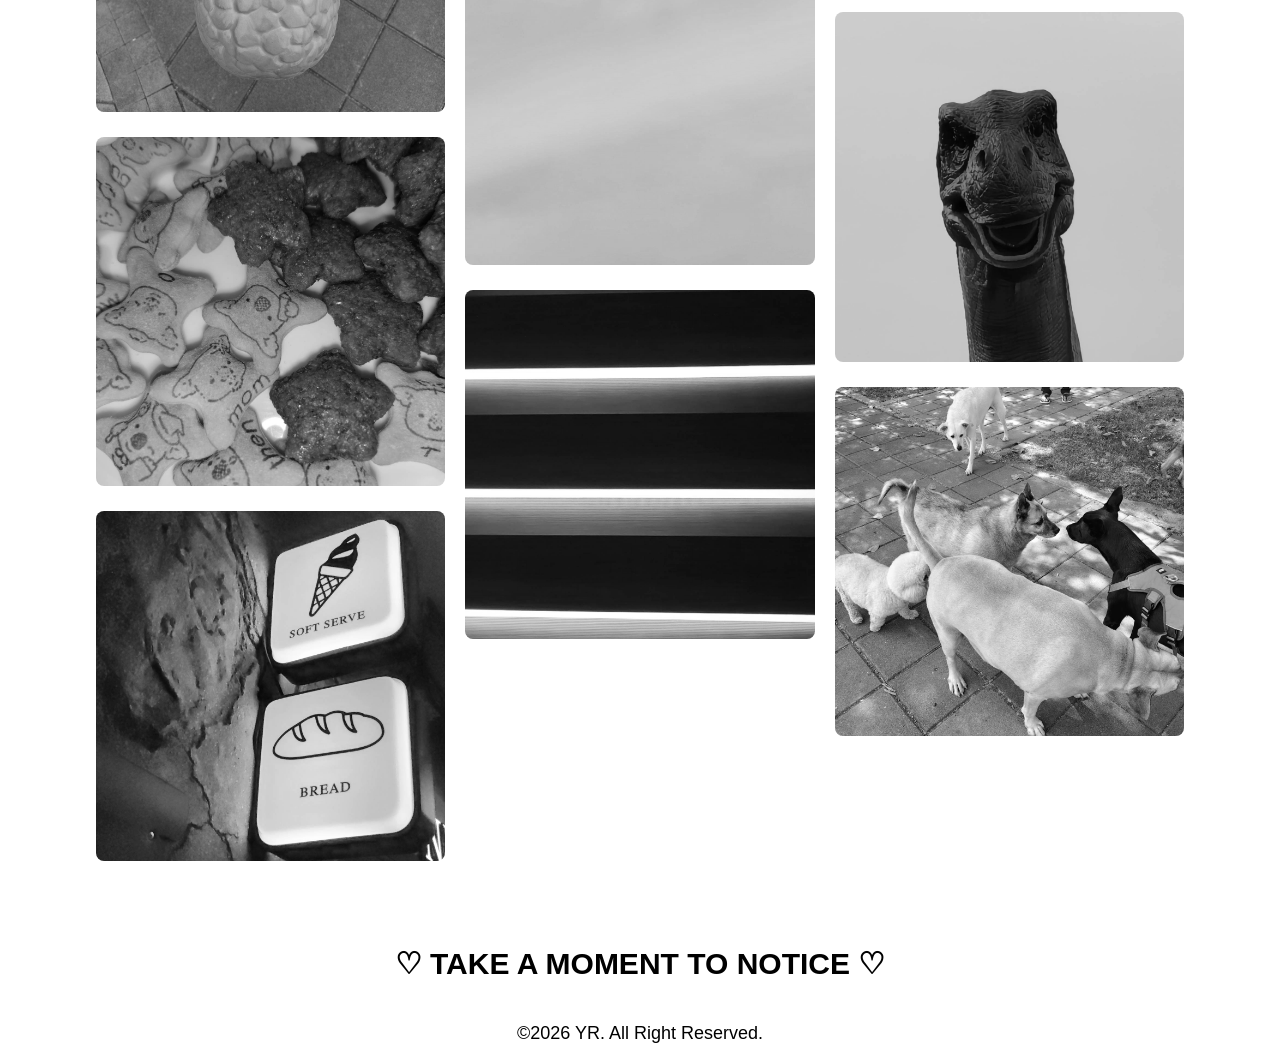
==== commit 118c1326: "upade" ====
--- a/inside.html
+++ b/inside.html
@@ -258,6 +258,7 @@
 
   <div class="gallery-item">
     <img src="images/60583_0.jpg" alt="A little moment">
+    </div>
     
   <div class="gallery-item">
     <img src="images/60586_0.jpg" alt="A little moment">
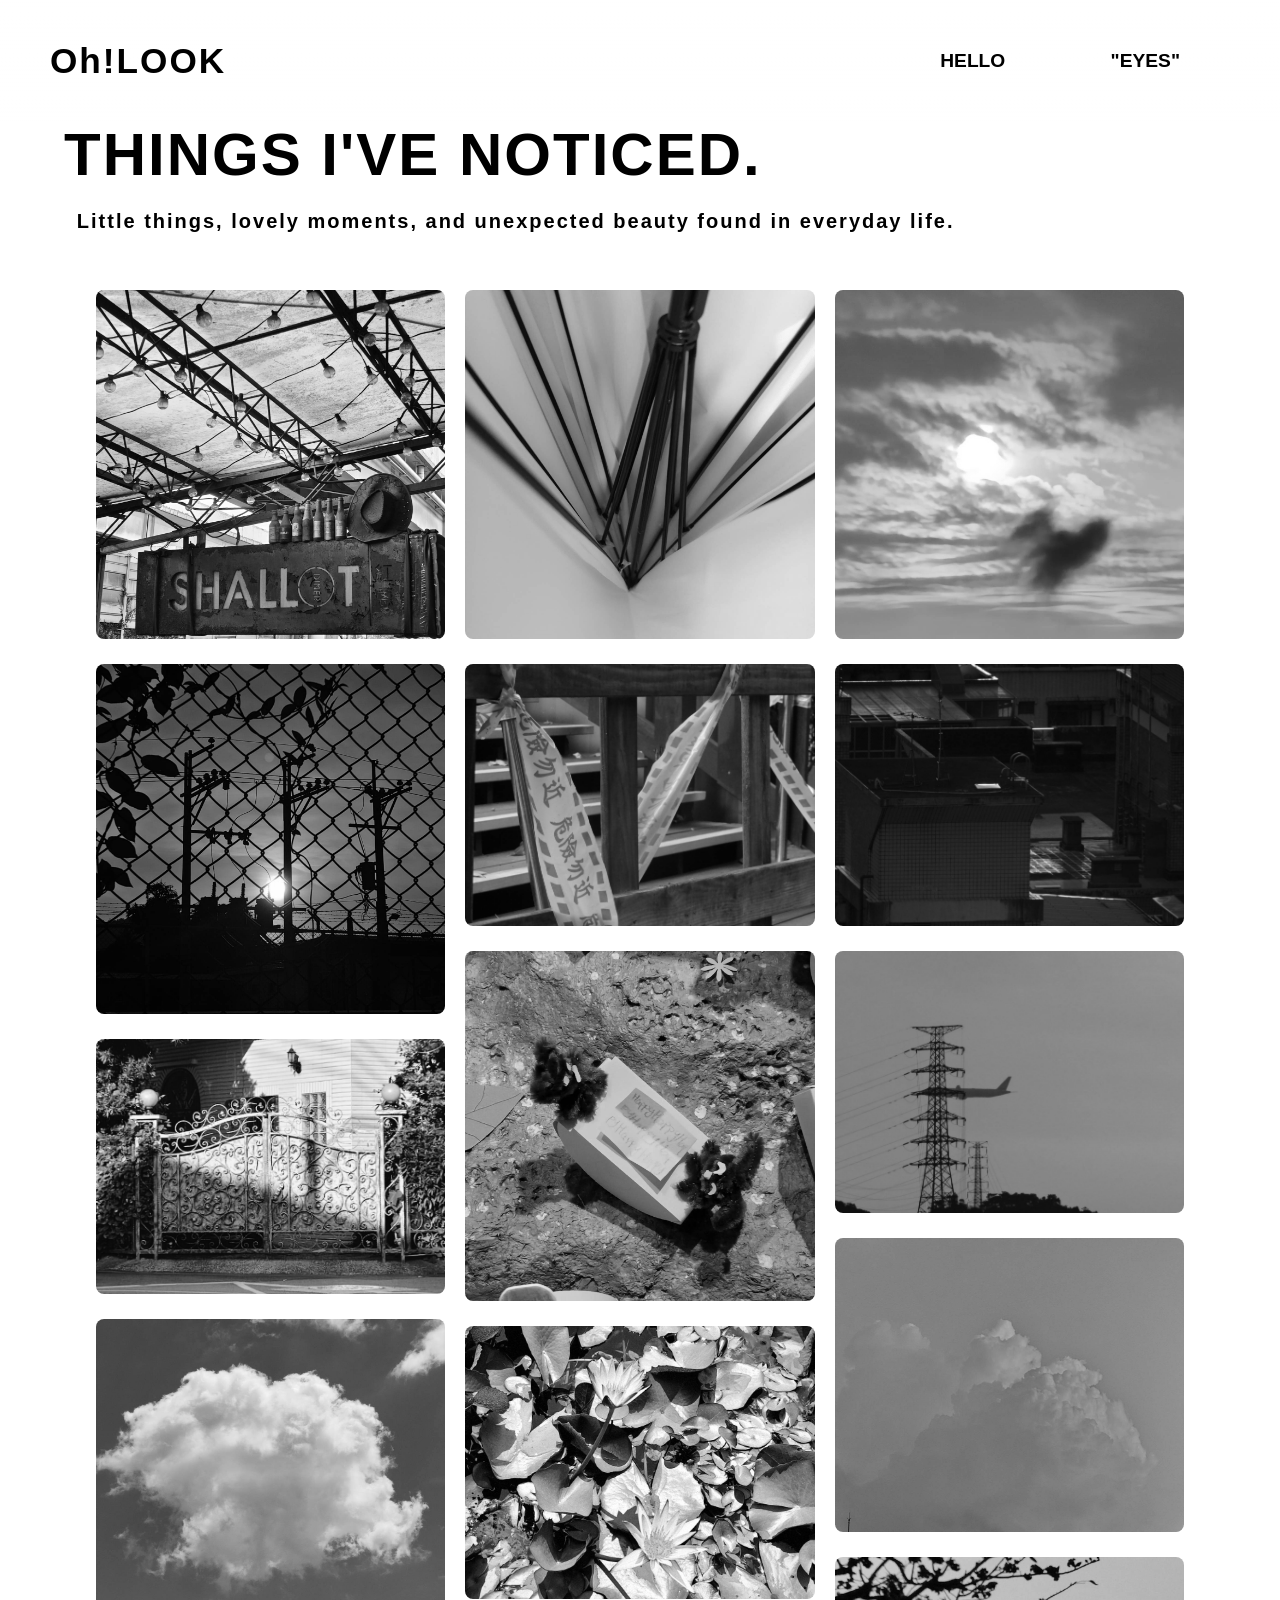
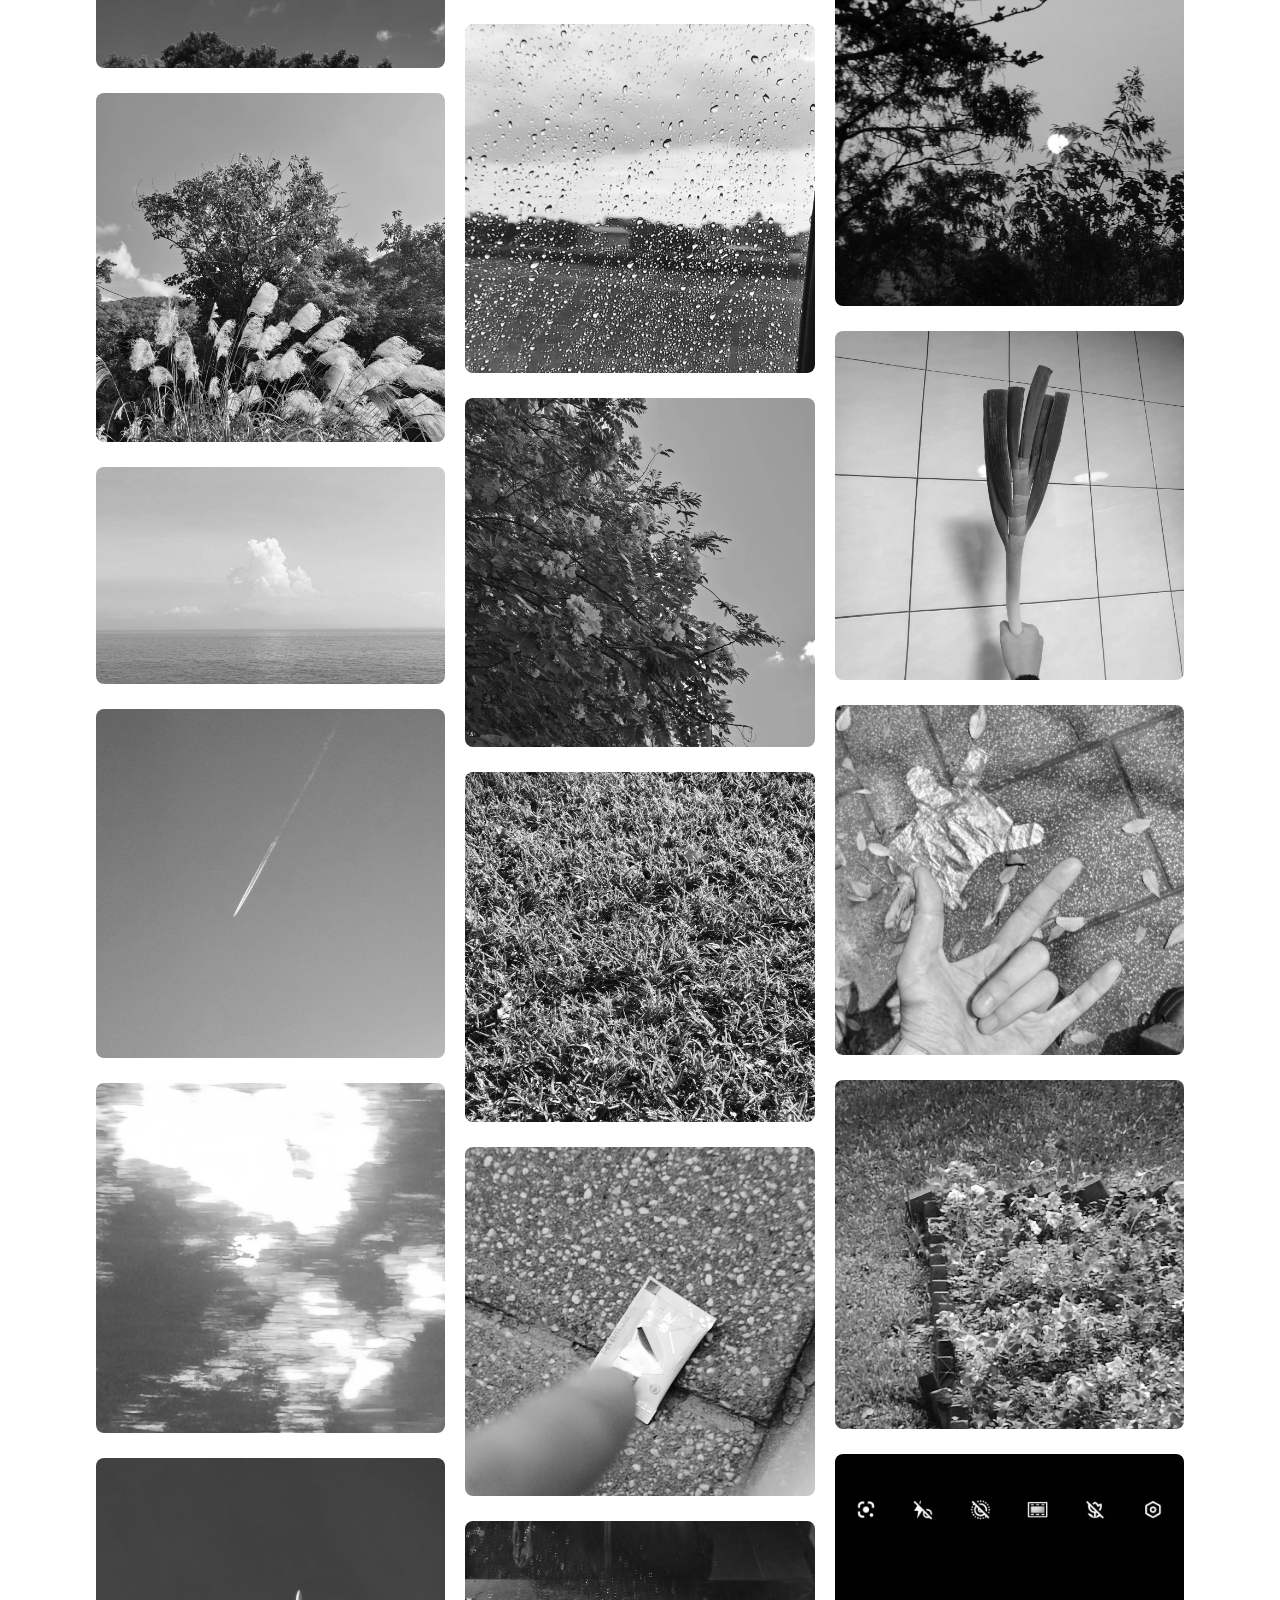
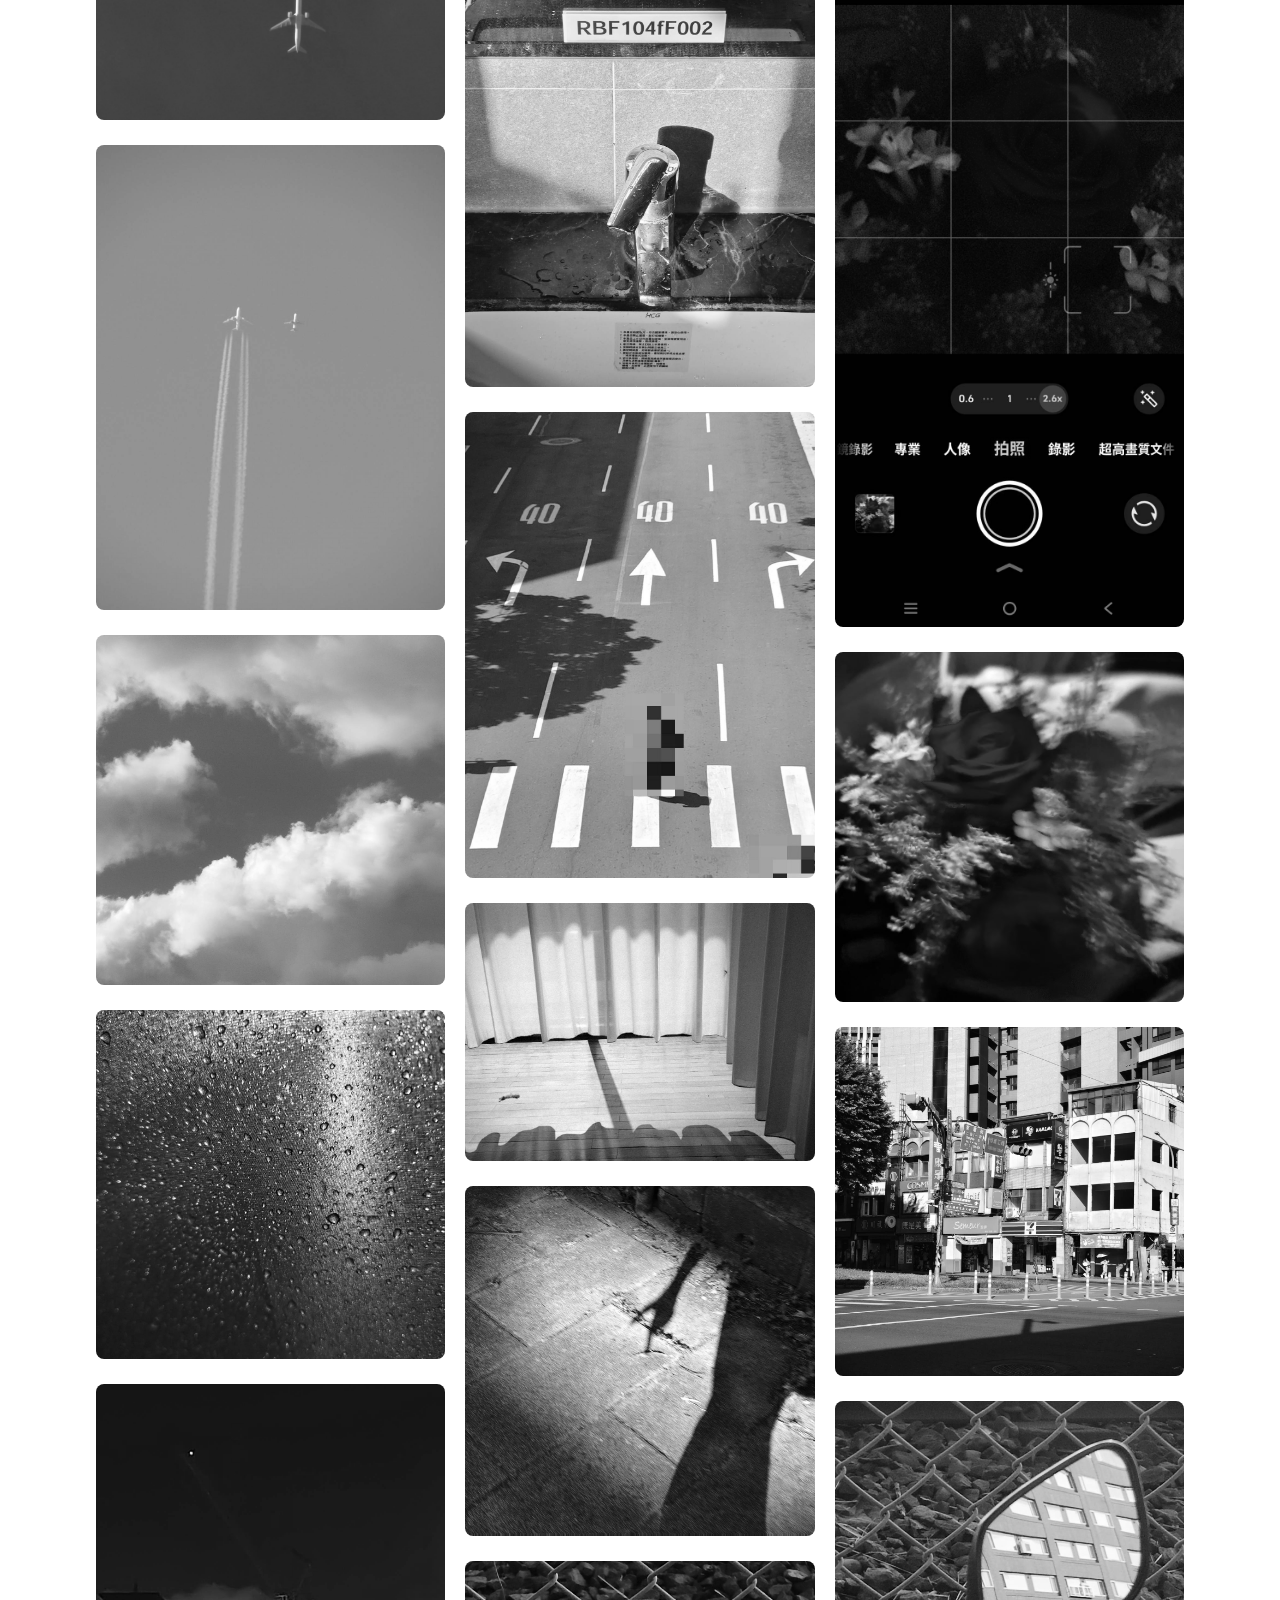
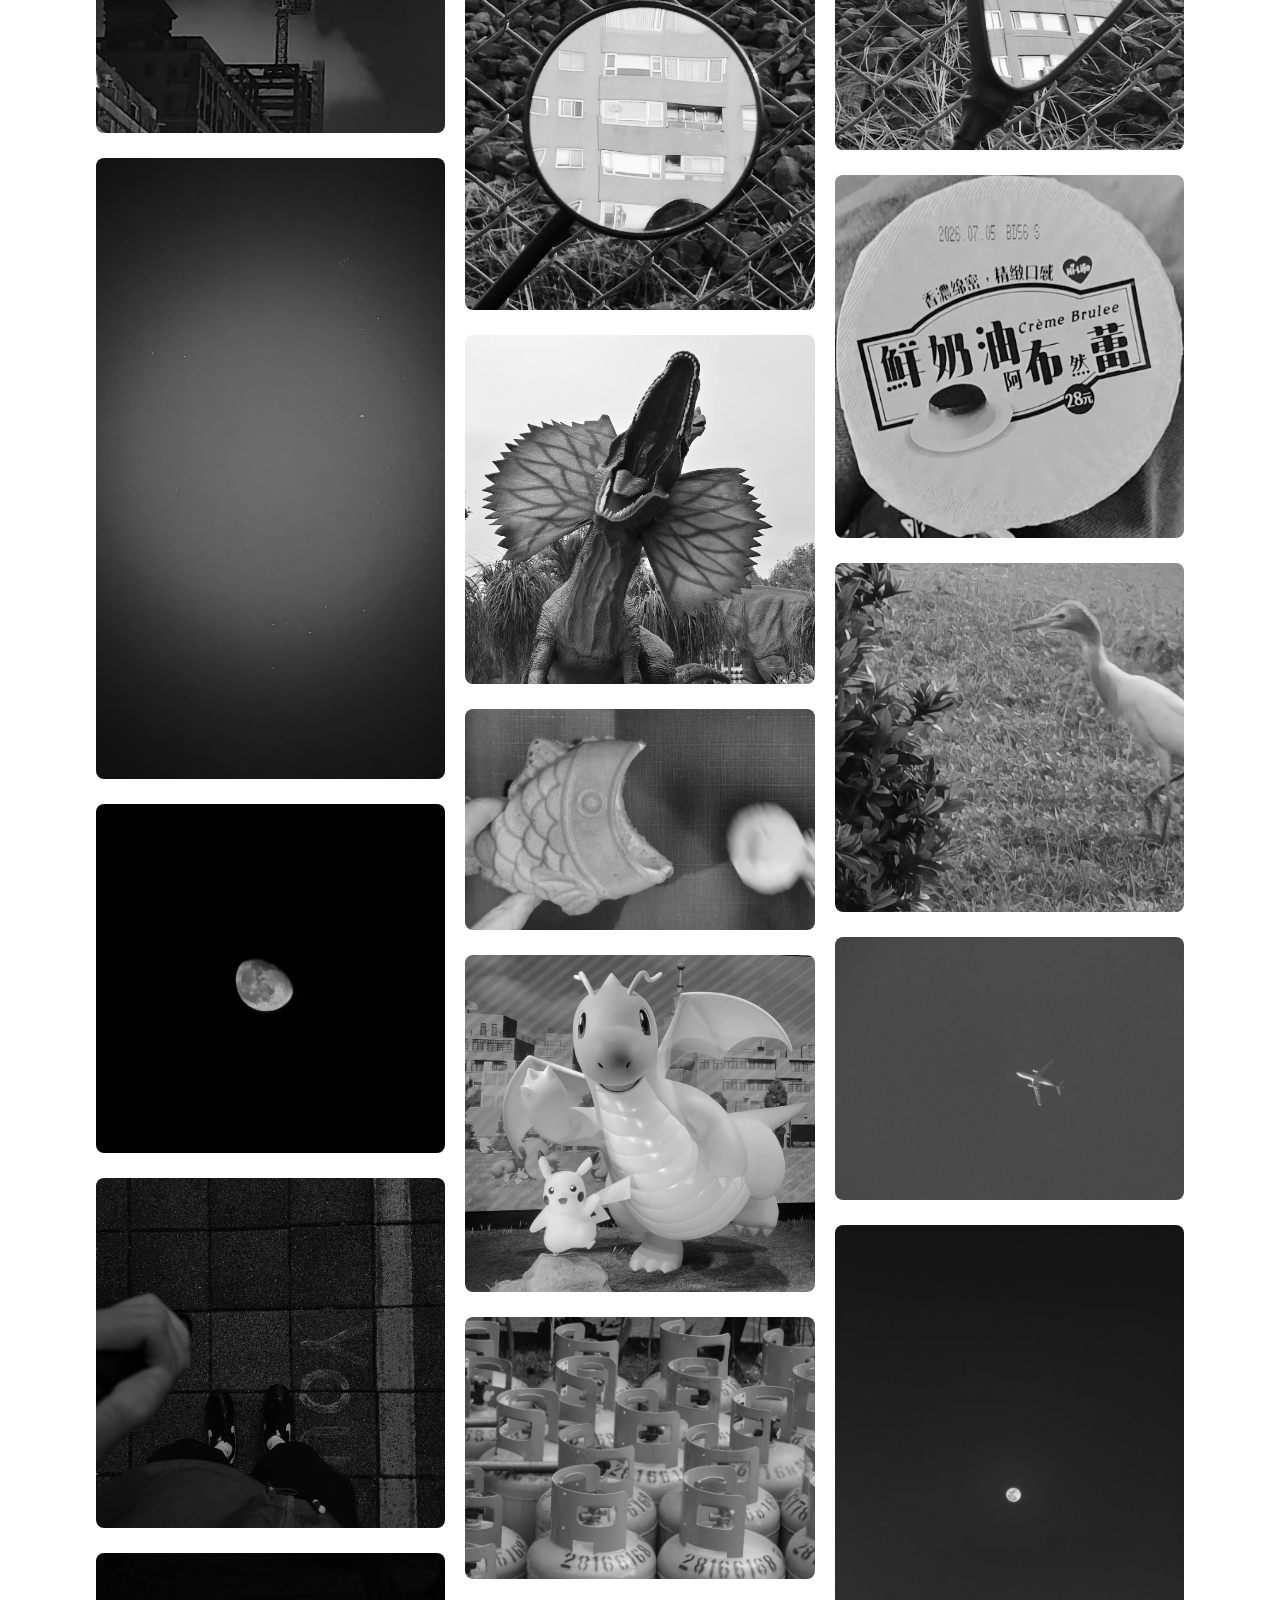
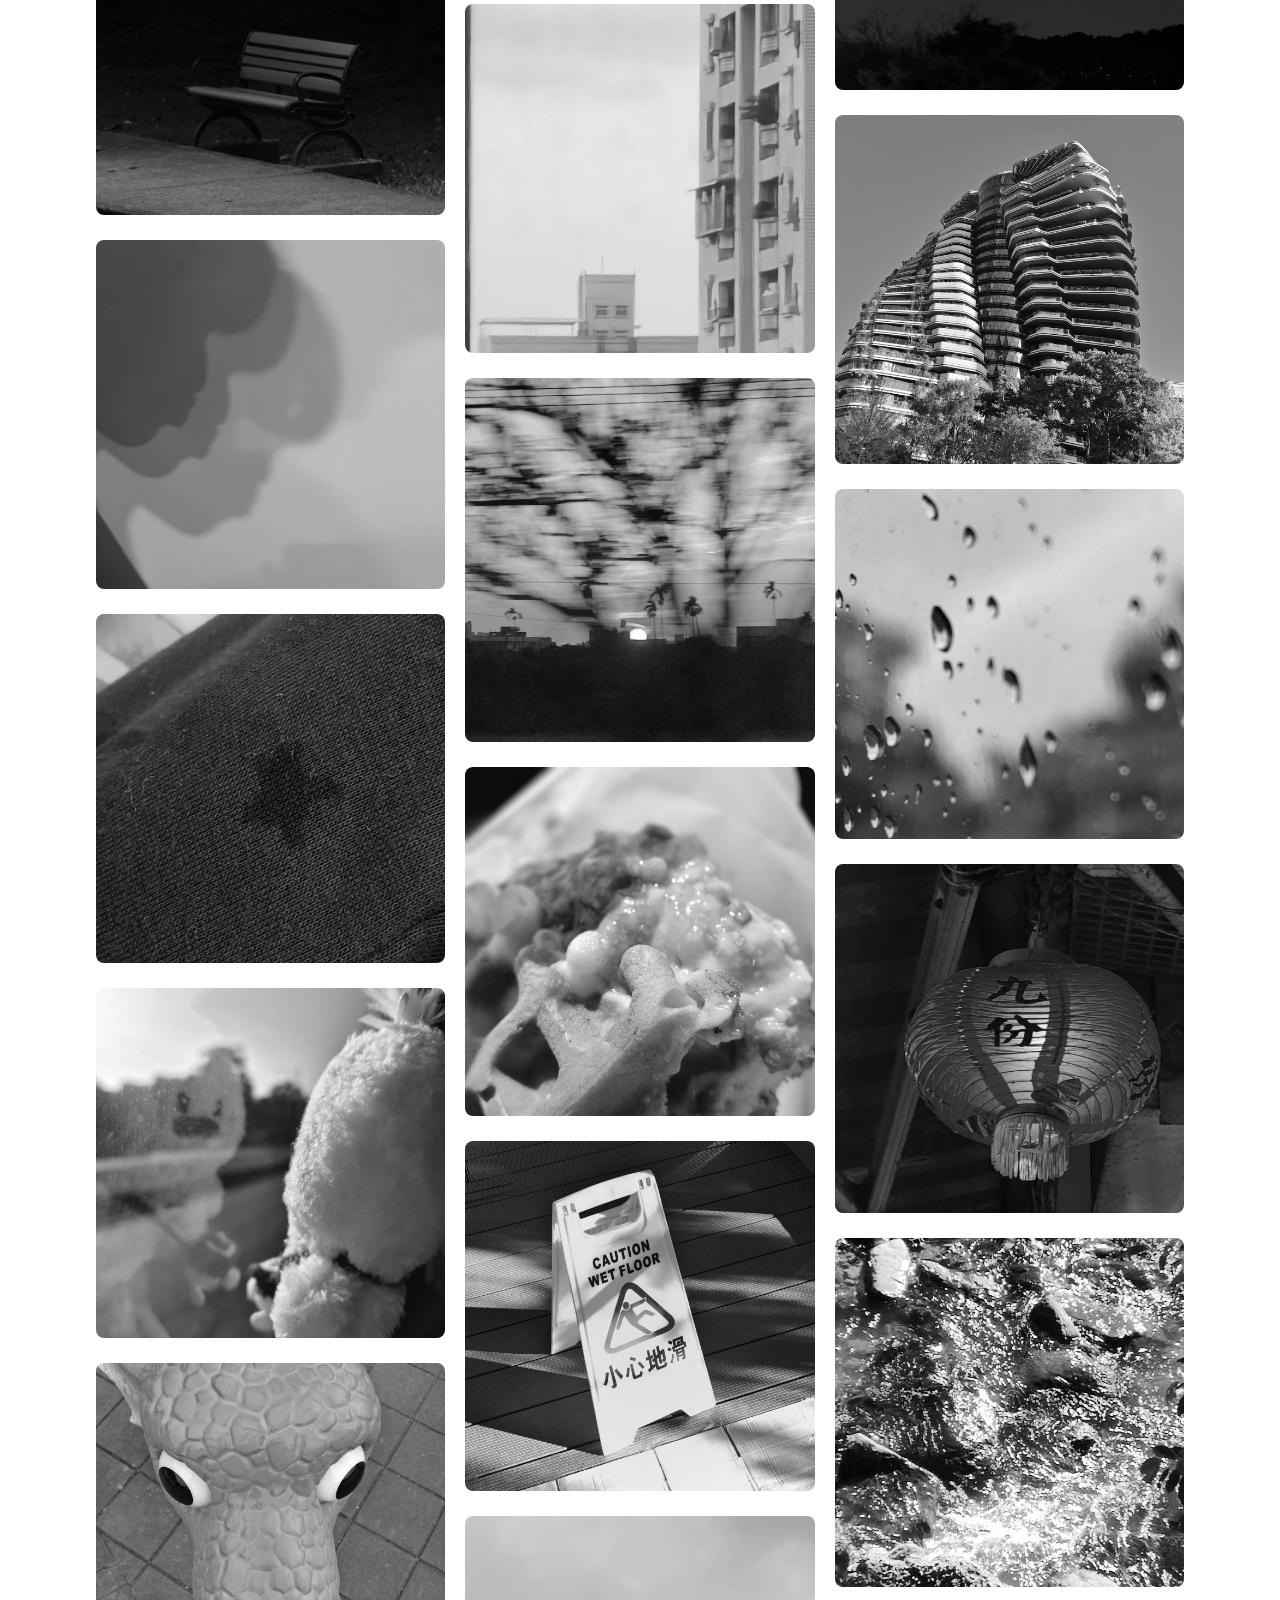
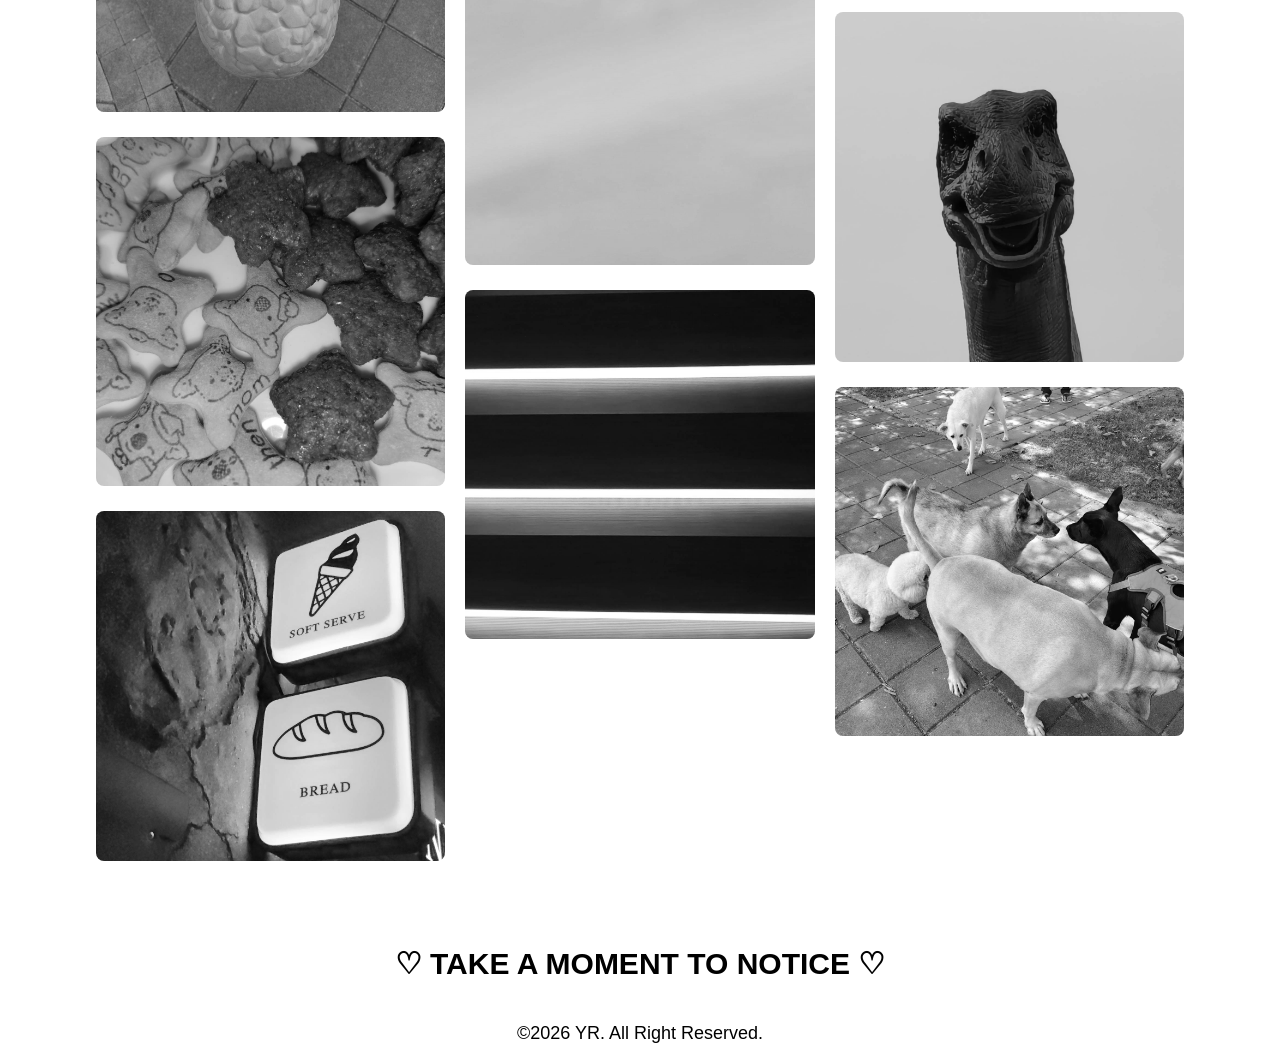
==== commit 37e2f052: "upadt" ====
--- a/inside.html
+++ b/inside.html
@@ -19,7 +19,7 @@
         <!--nav-->
         <nav>
             <a href="index.html">HELLO</a>
-            <a href="inside.html">EYES</a>
+            <a href="inside.html">"EYES"</a>
         </nav>
     </div>
 </header>
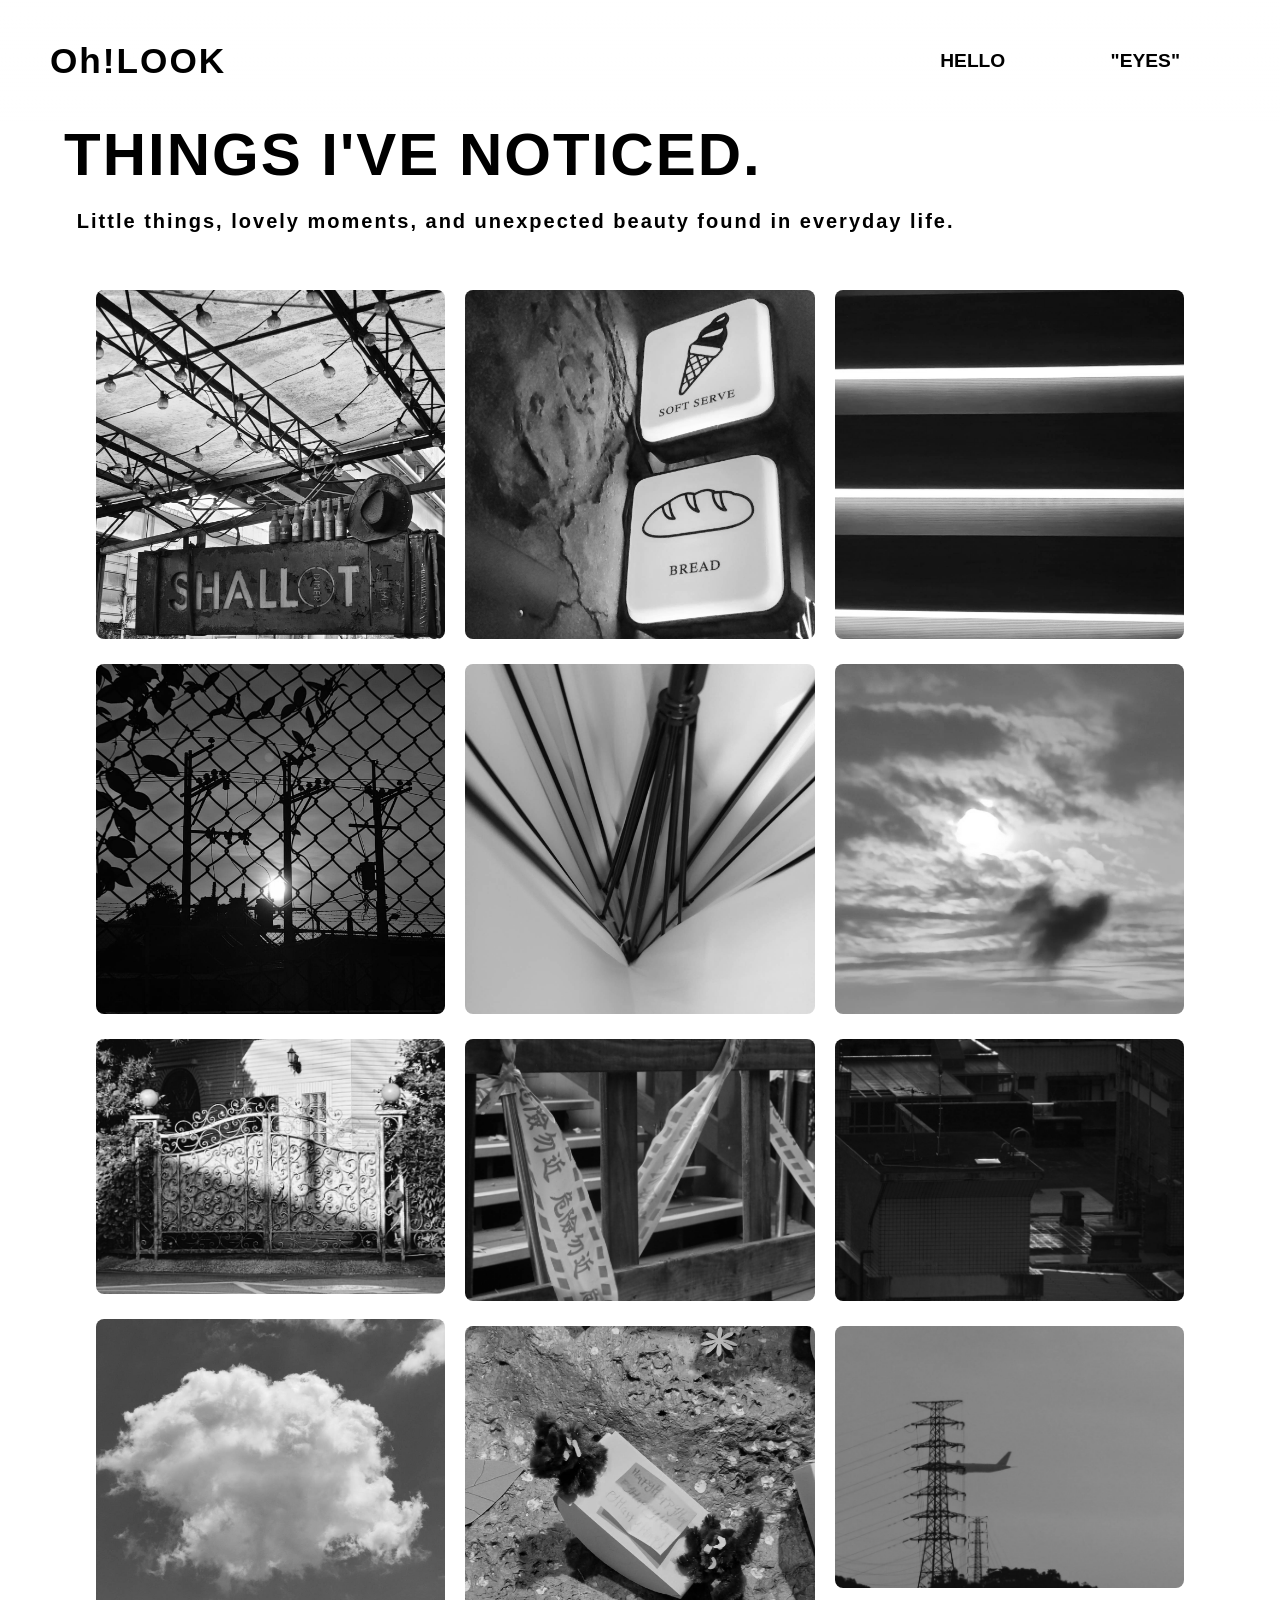
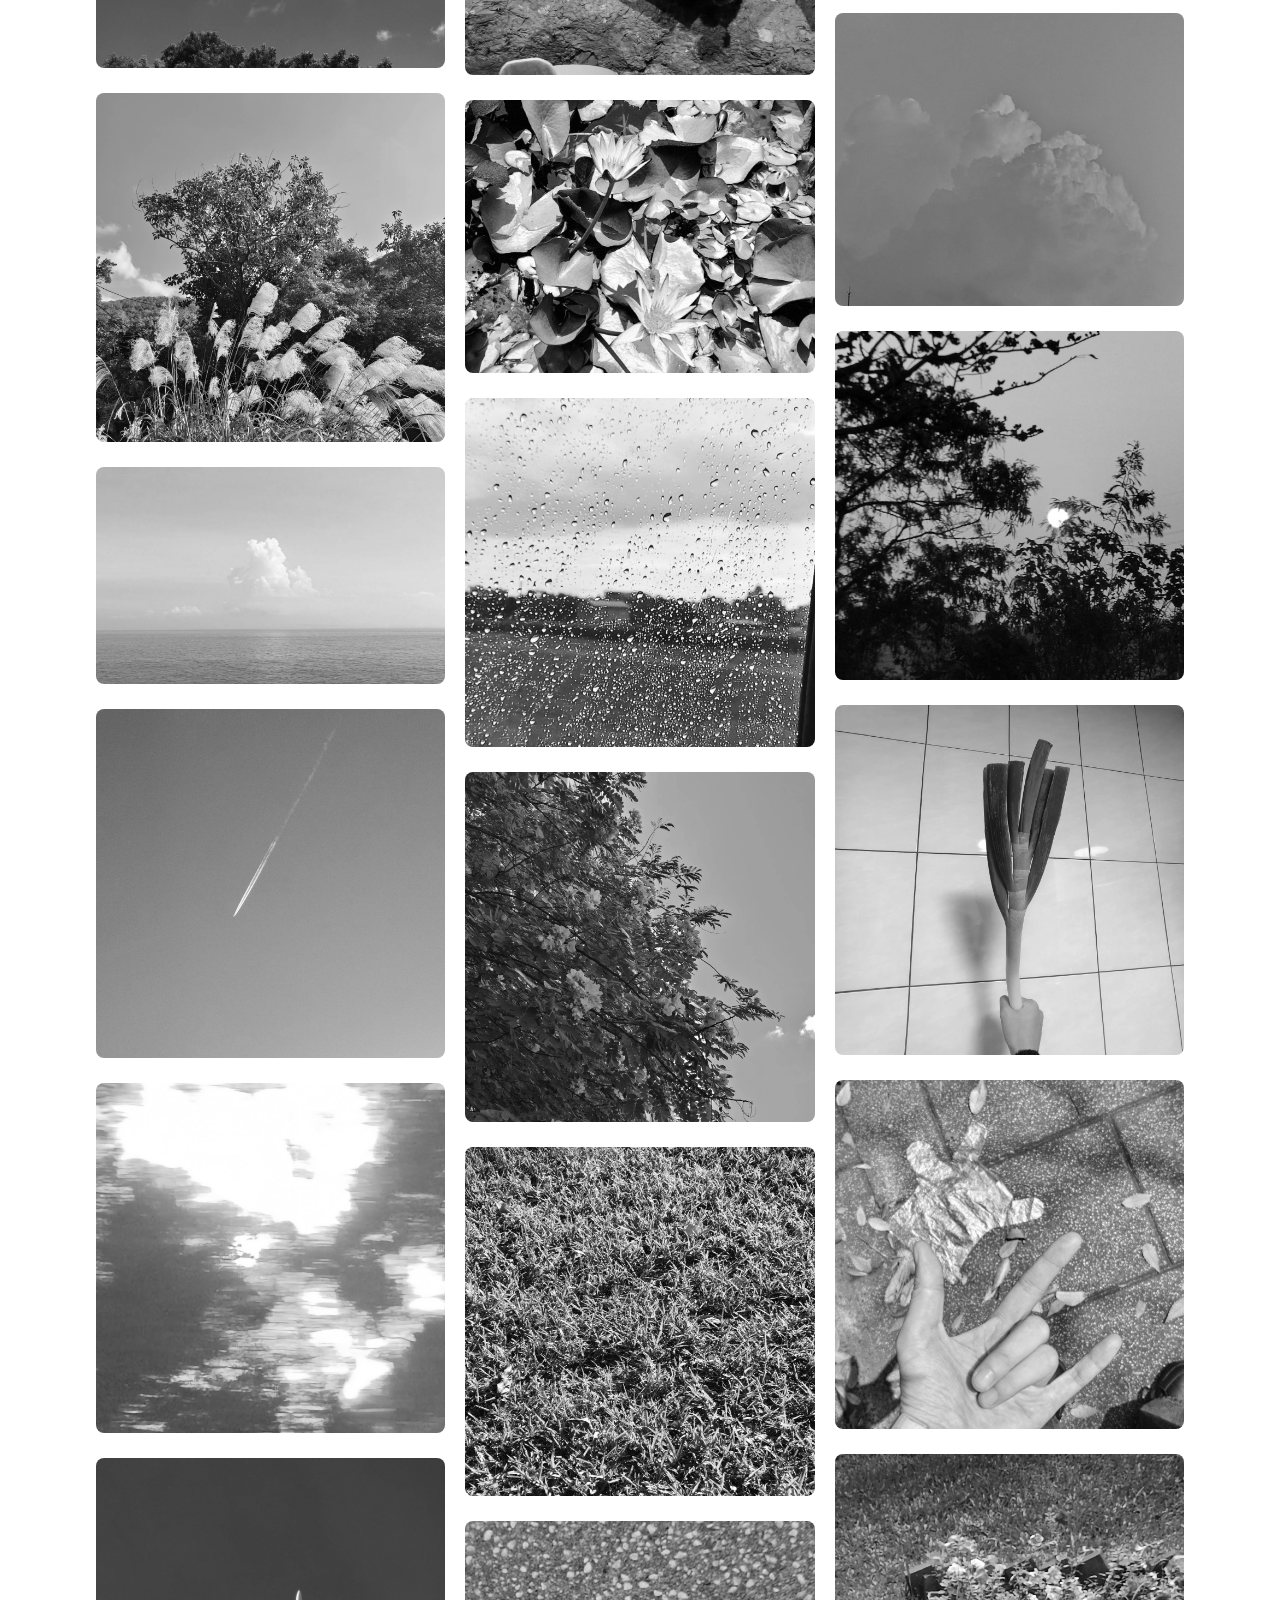
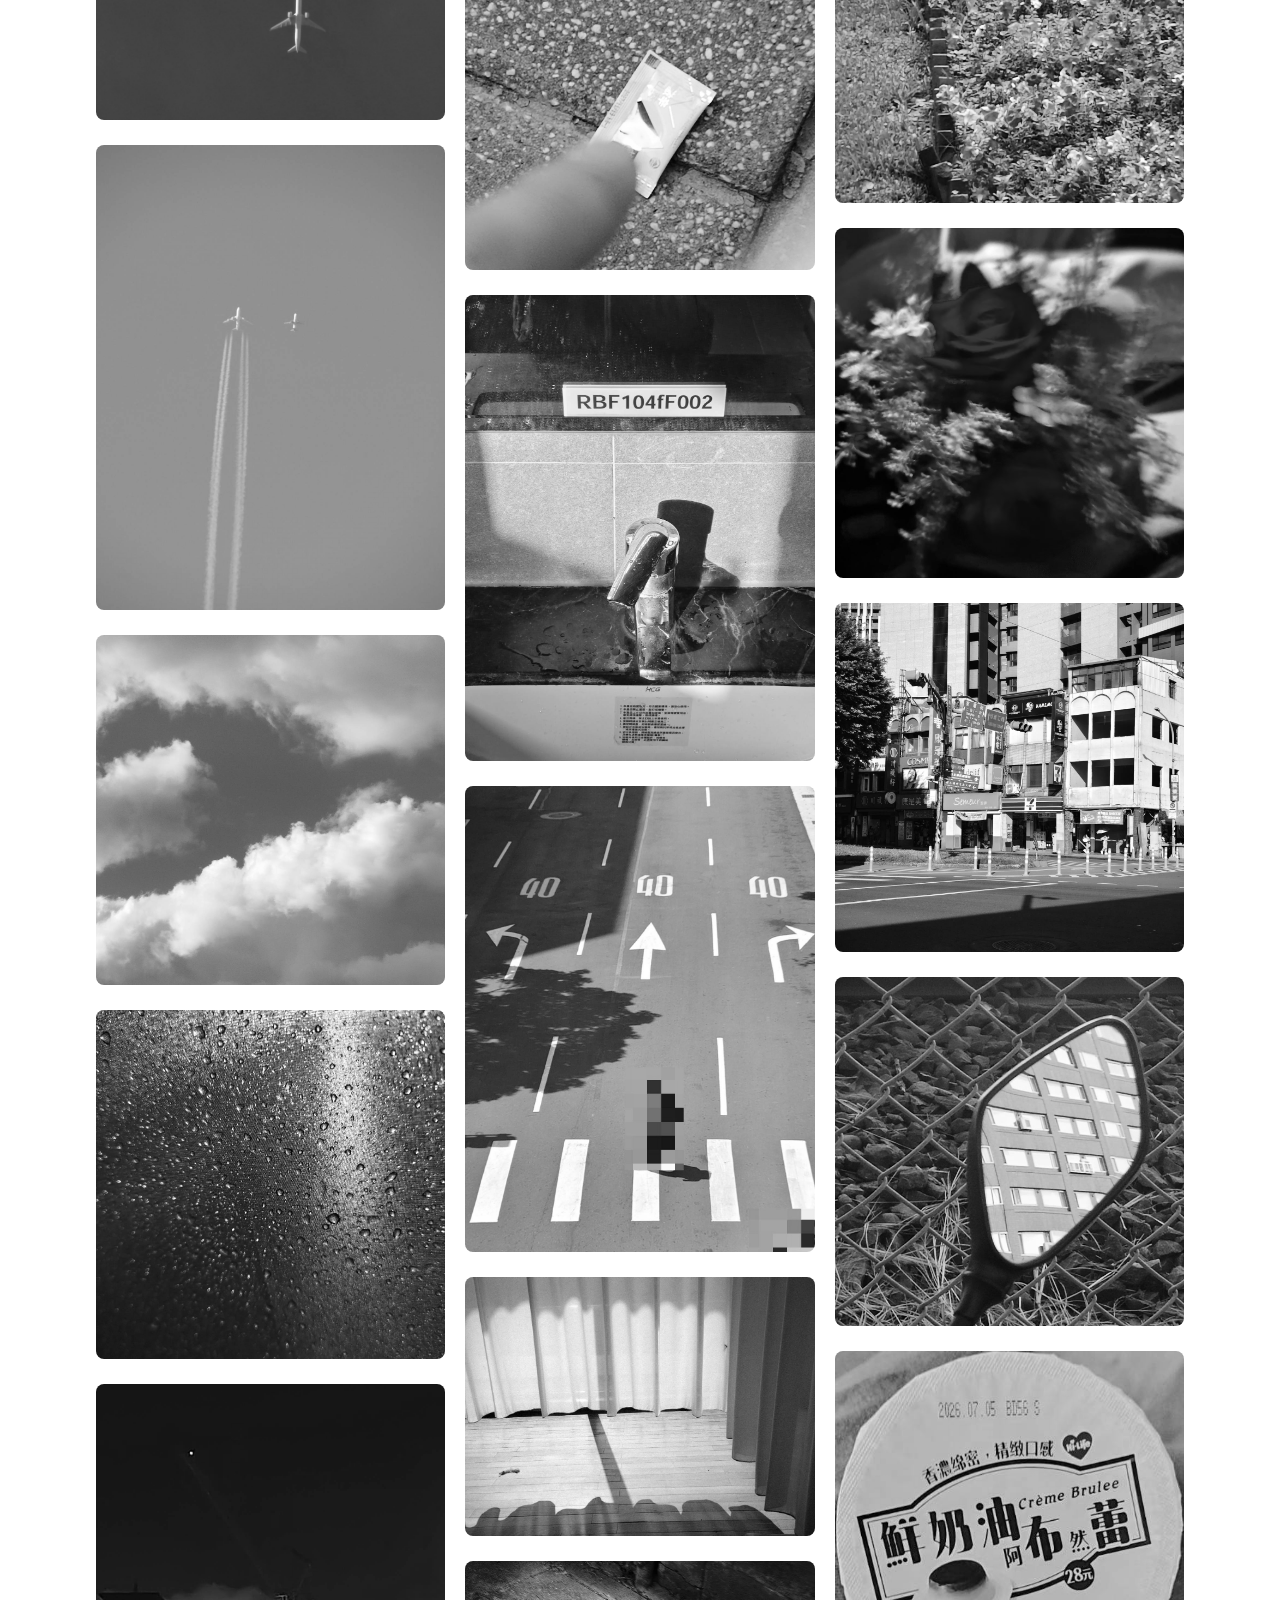
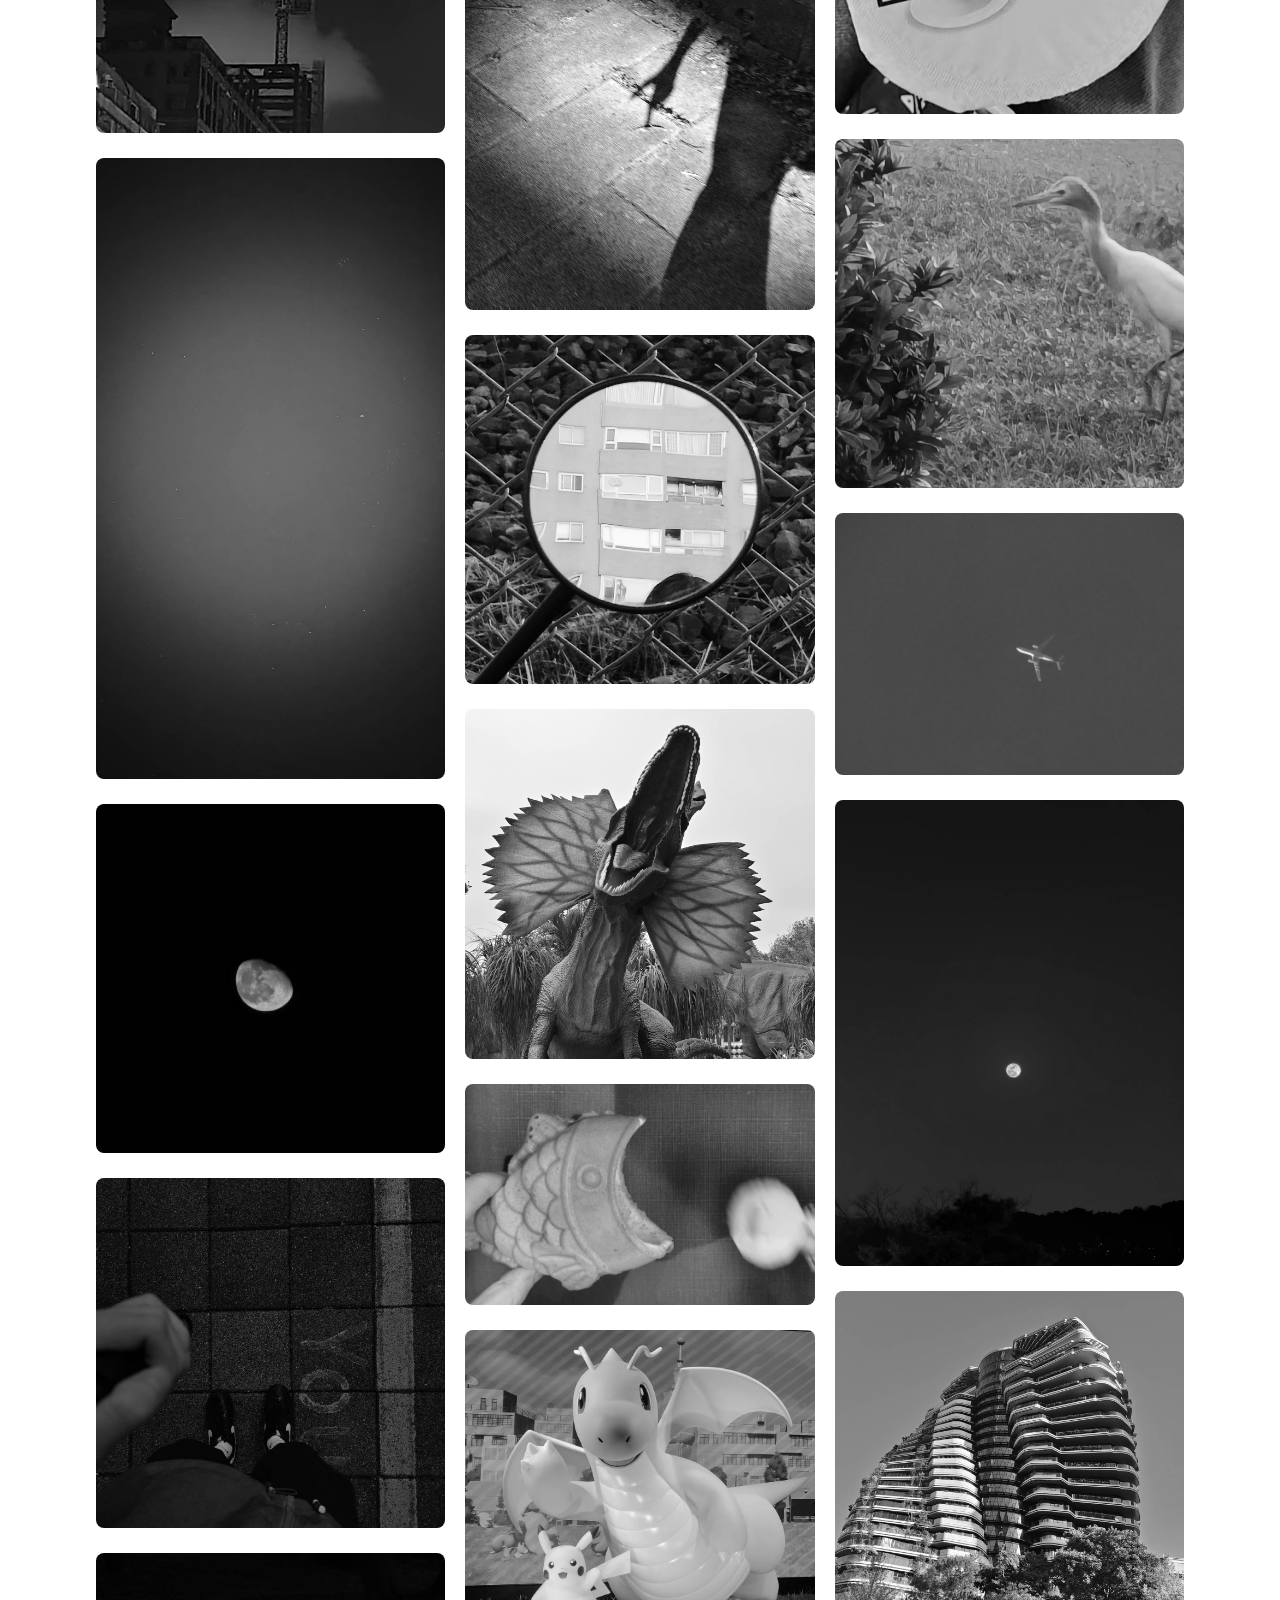
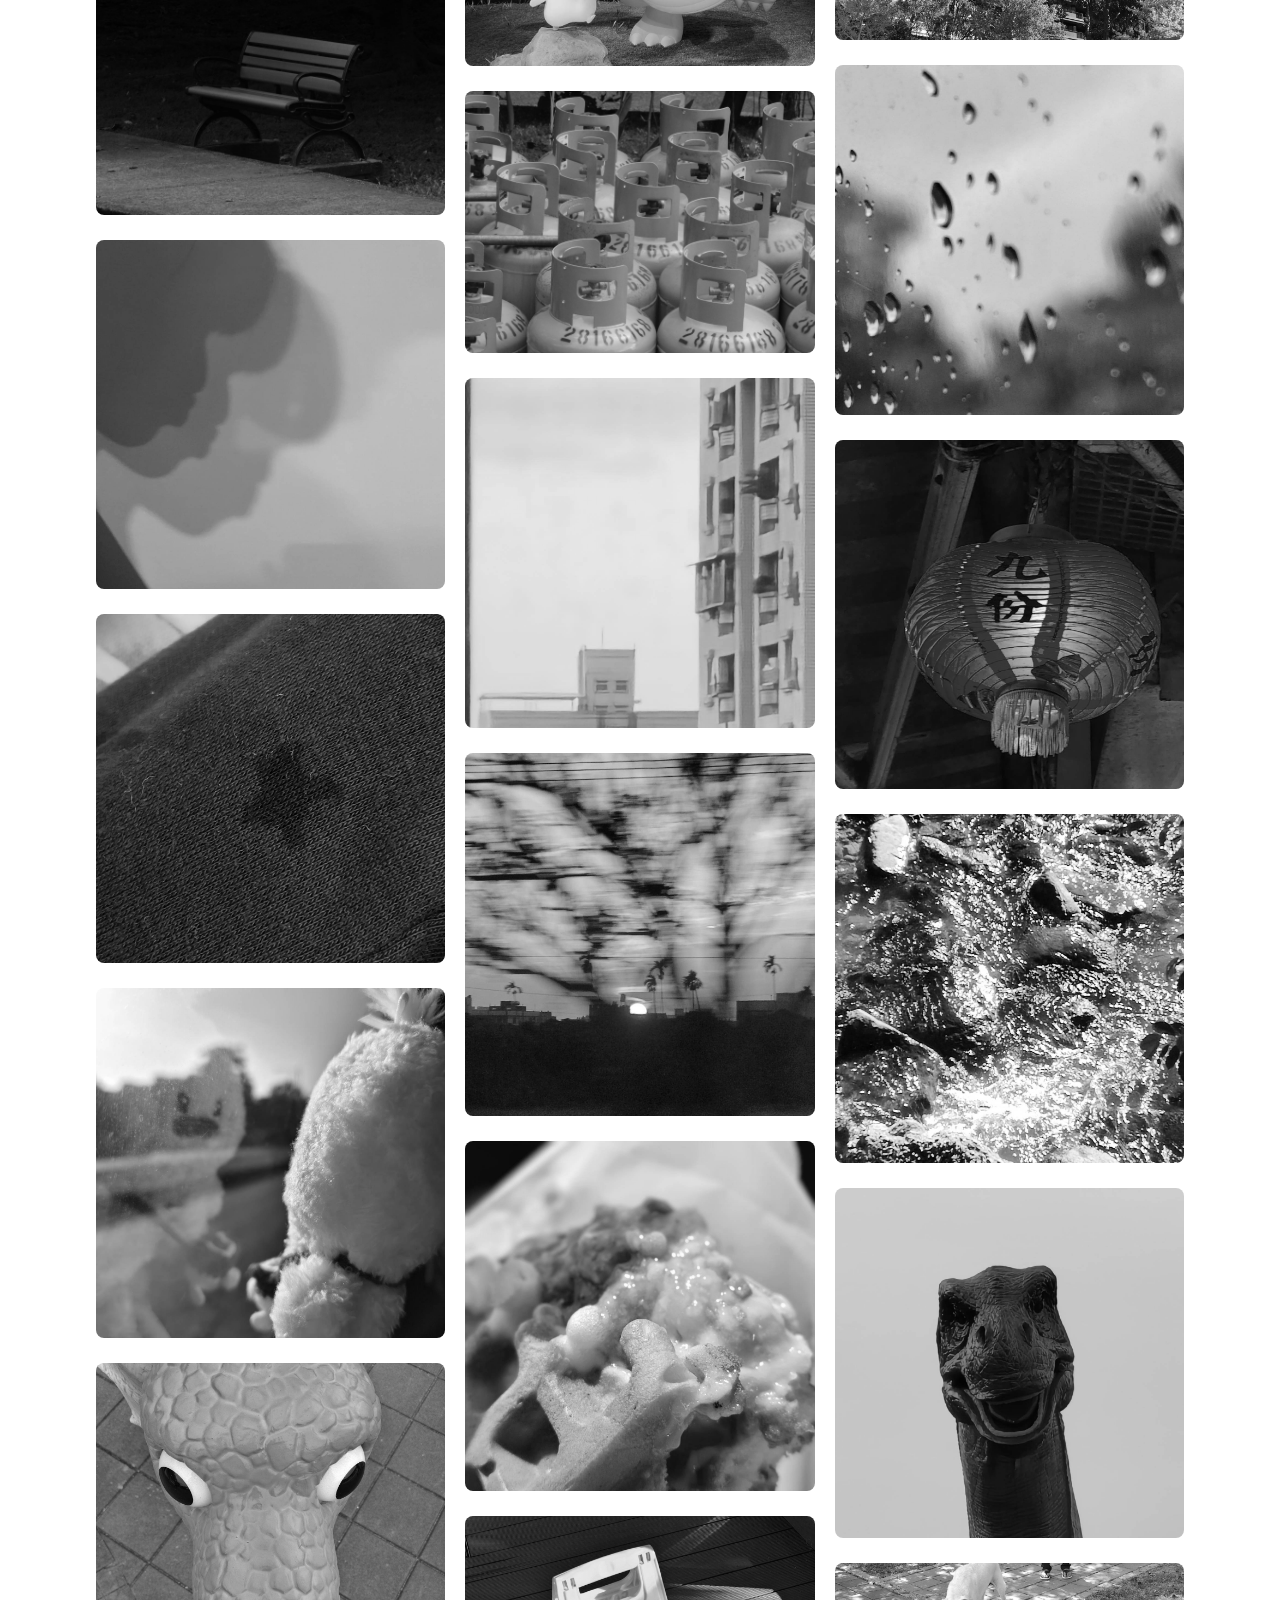
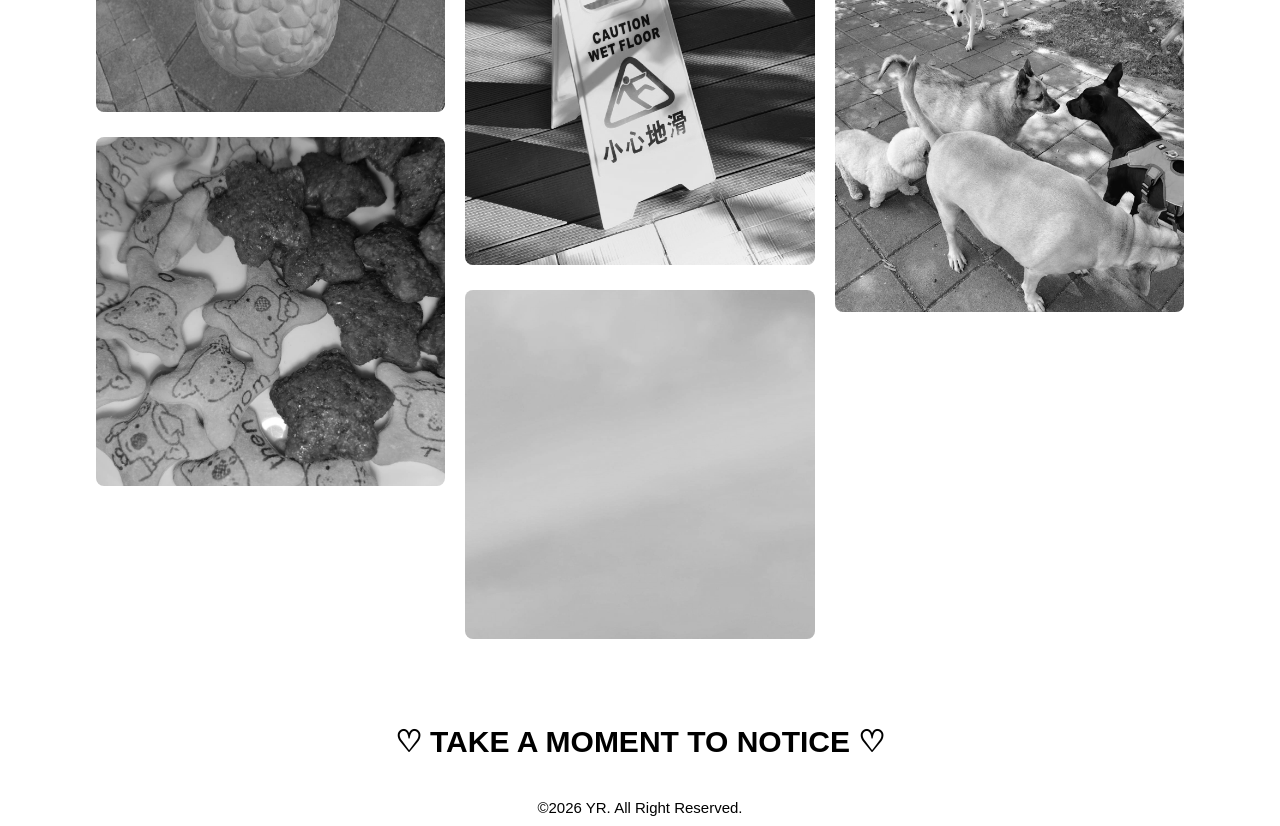
==== commit 8767c21f: "upade" ====
--- a/inside.html
+++ b/inside.html
@@ -249,10 +249,6 @@
   </div>
 
   <div class="gallery-item">
-    <img src="images/60578_0.jpg" alt="A little moment">
-  </div>
-
-  <div class="gallery-item">
     <img src="images/60579_0.jpg" alt="A little moment">
   </div>
 
--- a/css/min1.css
+++ b/css/min1.css
@@ -132,24 +132,48 @@
     object-fit:cover;
 }
 
-.hero h1{
-    position: absolute;
-    top: 25%;
-    left: 5%;
-    font-size: 100px;
-    font-weight: 900;
-    letter-spacing: 2px;
-    color: rgb(255, 255, 255);
-}
-
-.hero p{
-    position: absolute;
-    top: 52%;
-    left: 6%;
-    font-size: 25px;
-    font-weight: 700;
-    letter-spacing: 2px;
-    color: rgb(255, 255, 255);
+/* 1. 定義淡入動畫 */
+@keyframes heroFadeIn {
+  from {
+    opacity: 0;
+    transform: translateY(-20px); /* 初始稍微往上偏移 20px */
+  }
+  to {
+    opacity: 1;
+    transform: translateY(0);    /* 回到原位 */
+  }
+}
+
+/* 2. 主標題 (DID YOU NOTICE?) */
+.hero h1 {
+  position: absolute;
+  top: 25%;
+  left: 5%;
+  font-size: 100px;
+  font-weight: 900;
+  letter-spacing: 2px;
+  color: rgb(255, 255, 255);
+
+  /* ▼▼▼ 加入淡入動畫 ▼▼▼ */
+  opacity: 0; /* 預設先隱藏，避免載入前閃爍 */
+  animation: heroFadeIn 1.6s cubic-bezier(0.16, 1, 0.3, 1) 0.3s forwards;
+  /* 動畫名 | 持續 1s | 絲滑緩動 | 延遲 0.3s 播放 | 結束保持 opacity: 1 */
+}
+
+/* 3. 副標題 (Beautiful things...) */
+.hero p {
+  position: absolute;
+  top: 52%;
+  left: 6%;
+  font-size: 25px;
+  font-weight: 700;
+  letter-spacing: 2px;
+  color: rgb(255, 255, 255);
+
+  /* ▼▼▼ 加入淡入動畫 ▼▼▼ */
+  opacity: 0; /* 預設先隱藏 */
+ animation: heroFadeIn 1.8s cubic-bezier(0.16, 1, 0.3, 1) 0.8s forwards;
+  /* 延遲 0.8s 播放，主標題出來後才跟著浮現 */
 }
 
 .inside-hero {
@@ -165,6 +189,8 @@
     font-weight: 900;
     letter-spacing: 2px;
     color: rgb(0, 0, 0);
+
+    animation: heroFadeIn 1.6s cubic-bezier(0.16, 1, 0.3, 1) 0.3s forwards;
 }
 
 .inside-hero p {
@@ -175,6 +201,8 @@
     font-weight: 700;
     letter-spacing: 2px;
     color: rgb(0, 0, 0);
+
+    animation: heroFadeIn 1.8s cubic-bezier(0.16, 1, 0.3, 1) 0.8s forwards;
 }
 
 /* EYE PAGE - 瀑布流畫廊 (GALLERY) */
@@ -224,6 +252,7 @@
     background: rgb(0, 0, 0);
     color: rgba(255, 255, 255, 1);
     padding: 10px 0;
+    font-size: 20px;
 }
 
 .marquee-track{
@@ -393,7 +422,7 @@
 .closing h2 {
   font-size: 30px;
   font-weight: 600;
-  margin: 0 0 12px 0 !important;
+  margin: 0 0 10px 0 !important;
 }
 
 
@@ -404,7 +433,7 @@
     padding: 10px 0px;
     text-align: center;
 
-    font-size: 18px;
+    font-size: 15px;
 
     color:rgb(0, 0, 0);
     margin-top: -20px;
@@ -469,7 +498,7 @@
   nav a {
     display: inline-block;
     padding: 6px 40px !important;       /* 縮小手機版 padding，避免把選項擠出螢幕 */
-    font-size: 15px;
+    font-size: 18px;
     color: #000000;
     text-decoration: none;
   
@@ -495,7 +524,7 @@
     width: 90%;
     text-align: center;
 
-    font-size: 38px;          /* 適合手機閱讀的大小 */
+    font-size: 40px;          /* 適合手機閱讀的大小 */
     line-height: 1.35;        /* 換行後的行距，避免兩行字撞在一起 */
     color: #ffffff;
 
@@ -512,10 +541,10 @@
     width: 80%;
     text-align: center;
 
-    font-size: 15px;
-    font-weight: 700;
+    font-size: 18px;
+    font-weight: 550;
     line-height: 1.4;
-    letter-spacing: 1.5px;
+    letter-spacing: 1.2px;
     color: #FFFFFF;
    
     margin: 0;
@@ -553,6 +582,12 @@
   color: #000000;
 }
 
+.marquee {
+    font-size: 13px; /* 從原本的 20px 縮小至 13px */
+    padding: 6px 0;  /* 同步調小上下內距，讓黑色橫條在手機上更細緻 */
+  }
+
+
 /* 1. 確保卡片的父層容器允許換行，並設定間距 */
 section {
   display: flex !important;
@@ -564,10 +599,10 @@
 
 /* 1. 上面的「— WHAT DO I NOTICE? —」 */
   section h1 {
-    font-size: 20px !important;  
+    font-size: 22px !important;  
     letter-spacing: 1px;
     margin-top: 10px;
-    margin-bottom: 10px;
+    margin-bottom: 12px;
     white-space: nowrap;       
   }
 
@@ -595,7 +630,7 @@
 }
 
 .card p {
-  font-size: 13px;
+  font-size: 15px;
   line-height: 1.25;
 }
 
@@ -607,14 +642,15 @@
   margin: 0 auto;
 }
 
-/* 2. 標題加上 text-align: center 與 width: 100% */
 #moments h1 {
-  width: 100% !important;        /* 關鍵：撐滿整行寬度 */
-  text-align: center !important;  /* 關鍵：文字水平置中（原本漏掉了這行） */
-  font-size: 20px !important;
+  width: 100vw !important;         /* 強制撐滿整個螢幕寬度 */
+  position: relative !important;
+  left: 50% !important;
+  transform: translateX(-50%) !important; /* 鎖定全螢幕正中心 */
+  text-align: center !important;
+  font-size: 22px !important;
   letter-spacing: 1px;
-  margin-top: 10px;
-  margin-bottom: 10px;
+  margin: 10px 0;
   white-space: nowrap;
 }
 
@@ -663,27 +699,27 @@
   margin-bottom: 0 !important;      /* 關鍵：清除最後一行文字自帶的底部外距 */
 }
 
-/* 1. 消除上方畫廊底部的 padding 與 margin */
-  .gallery {
-    margin-bottom: 0 !important;      /* 清除瀑布流區塊下方的外邊距 */
-    padding-bottom: 0 !important;     /* 清除瀑布流區塊下方的內邊距 */
-  }
-
-  /* 2. 消除照片項目自帶的下邊距 */
+.gallery {
+    columns: 2;               /* 照片從 3 欄改為 2 欄 */
+    column-gap: 13px;         /* 左右欄間距設為 13px */
+    width: 92%;               /* 手機版稍微放寬容器，讓版面更大方 */
+    margin: 20px auto;        /* 縮小上下外距 */
+  }
+
   .gallery-item {
-    margin-bottom: 10px !important;   /* 若原本是 24px，收緊為 10px */
+    margin-bottom: 13px;      /* 讓上下圖片之間的間距也同步為 13px */
   }
 
 /* 1. 縮短與上方照片、下方版權文字的距離 */
   .closing {
-    margin: 20px auto 10px auto !important; /* 頂部距離從 60px 縮小到 20px */
-    padding: 0 10px !important;
+    margin: 5px auto 8px auto !important; 
+    padding: 0 8px !important;
   }
 
   /* 2. 縮小 h2 字體大小並強制單行置中 */
   .closing h2 {
-    font-size: 16px !important;             /* 從 30px 縮小至 16px，剛好適配手機寬度 */
-    font-weight: 800 !important;
+    font-size: 18px !important;             /* 從 30px 縮小至 16px，剛好適配手機寬度 */
+    font-weight: 700 !important;
     white-space: nowrap !important;         /* 關鍵：強制不折行，排成漂亮的一整行 */
     letter-spacing: 0.5px !important;
     color: #000000 !important;
